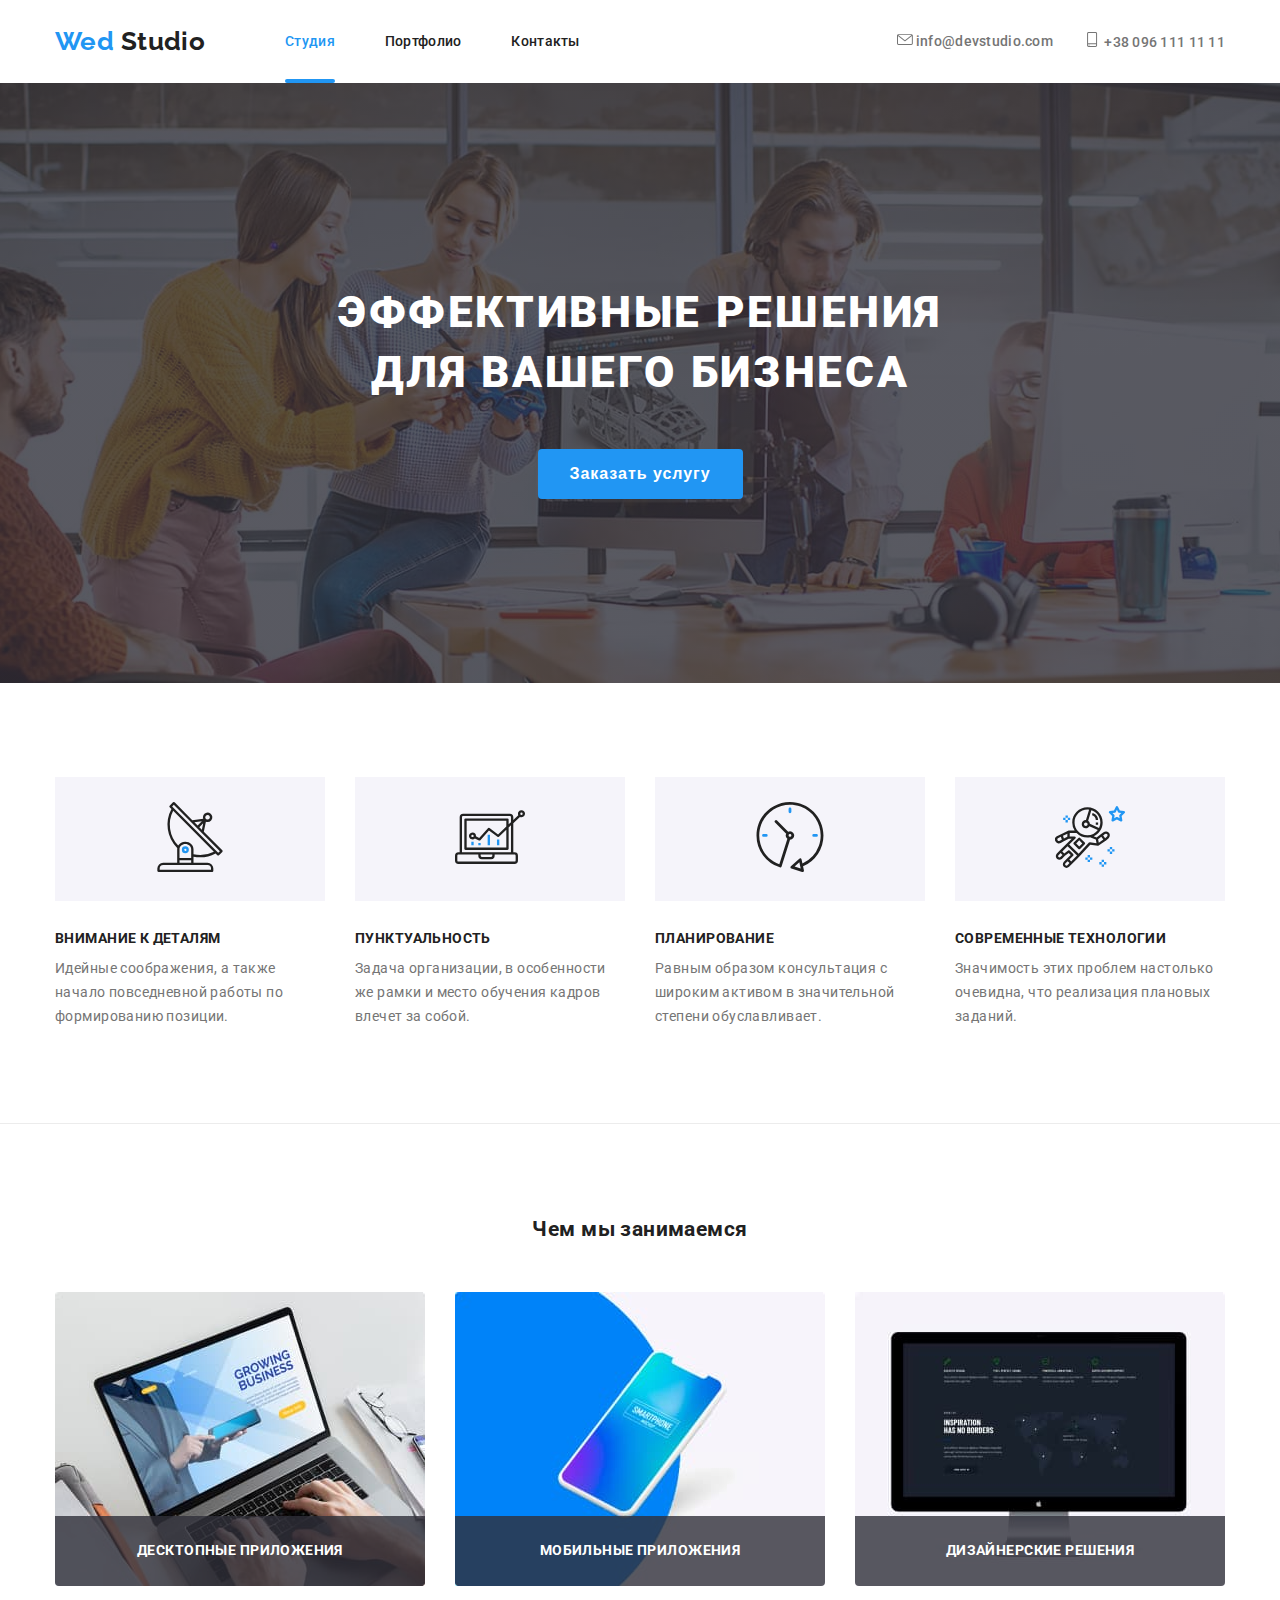
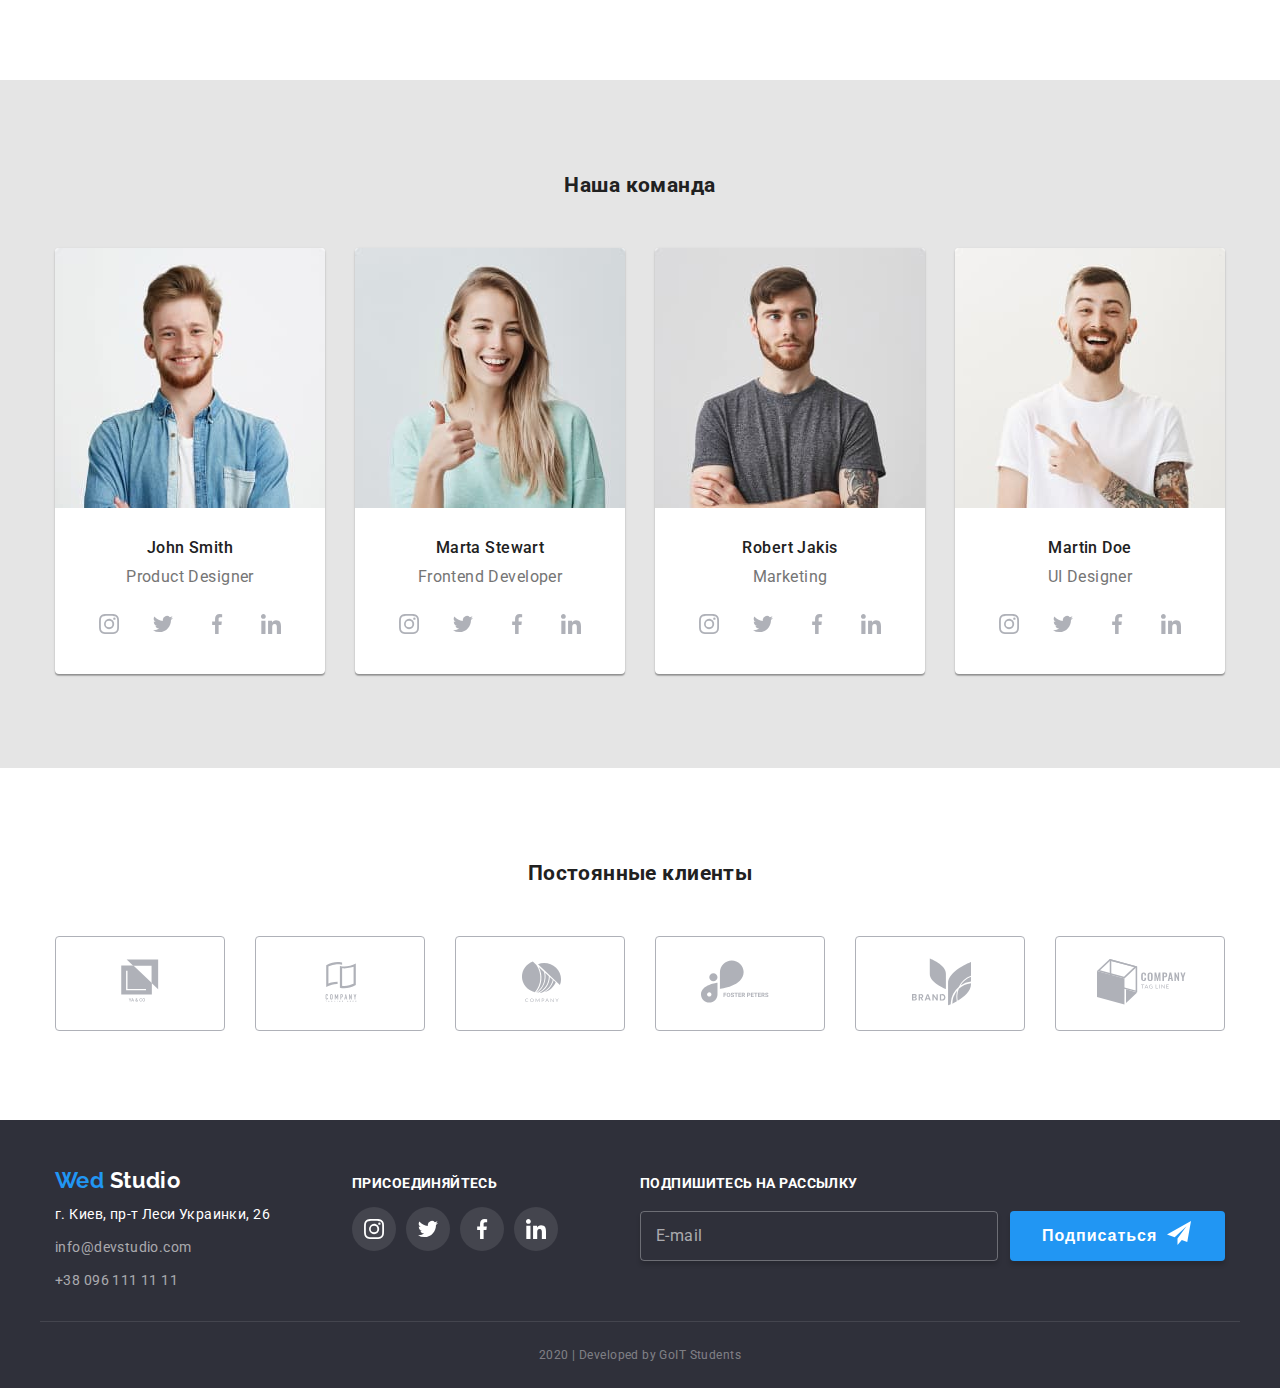
==== index.html @ 5f51e0e6 "1" ====
<!DOCTYPE html>
<html lang="ru">
  <head>
    <meta charset="UTF-8" />
    <meta name="viewport" content="width=device-width, initial-scale=1.0" />
    <title>Document</title>
    <link
      href="https://fonts.googleapis.com/css2?family=Raleway:wght@700&family=Roboto:wght@400;500;700;900&display=swap"
      rel="stylesheet"
    />
    <link rel="stylesheet" href="./css/style.css" />
  </head>
  <body>
    <!--Шапка профиля-->
    <header class="header">
      <div class="container main-header">
        <!--  основная навигация-->
        <nav class="nav main-header">
          <a href="./index.html" class="logo">
            <span class="logo-web">Wed</span>
            Studio
          </a>
          <ul class="list header-ul">
            <li class="item">
              <a href="./index.html" class="link active-link">
                Студия
                <div class="active"></div>
              </a>
            </li>
            <li class="item">
              <a href="./portfolio.html" class="link">Портфолио </a>
            </li>
            <li class="item">
              <a href="#" class="link">Контакты</a>
            </li>
          </ul>
        </nav>
        <ul class="list header-ul contact">
          <li class="item">
            <a href="mailto:info@devstudio.com" class="contact-link flex-link">
              <div class="in-bl">
                <svg class="icon-envelope">
                  <use href="./images/symbol-defs1.svg#icon-envelope"></use>
                </svg>
              </div>
              <span>
                info@devstudio.com
              </span>
            </a>
          </li>
          <li class="item">
            <a href="tel:+380961111111" class="contact-link">
              <div class="in-bl">
                <svg class="icon-smartphone">
                  <use href="./images/symbol-defs1.svg#icon-smartphone"></use>
                </svg>
              </div>
              +38 096 111 11 11
            </a>
          </li>
        </ul>
      </div>
    </header>
    <!-- неповторяющийся контент-->
    <main>
      <!-- Hero -->
      <section class="hero">
        <div class="container center">
          <h1 class="hero-title">
            эффективные решения <br />
            для вашего бизнеса
          </h1>
          <button class="button primary" data-open-modal>
            Заказать услугу
          </button>
          <div class="backdrop is-hidden" data-backdrop>
            <div class="modal">
              <b class="modal-title">
                Оставьте свои данные, мы вам перезвоним
              </b>
              <form class="form js-speaker-form">
                <label class="field name">
                  <svg class="icon-person form-icon">
                    <use href="./images/symbol-defs1.svg#icon-person"></use>
                  </svg>
                  <input
                    class="form-input"
                    type="text"
                    name="name"
                    placeholder=" "
                  />
                  <span class="form-label">Имя</span>
                </label>
                <label class="field">
                  <svg class="icon-phone form-icon">
                    <use href="./images/symbol-defs1.svg#icon-phone"></use>
                  </svg>
                  <input
                    class="form-input"
                    type="tel"
                    name="telephone"
                    placeholder=" "
                  />
                  <span class="form-label">Телефон</span>
                </label>
                <label class="field">
                  <svg class="icon-email form-icon">
                    <use href="./images/symbol-defs1.svg#icon-email"></use>
                  </svg>
                  <input
                    class="form-input"
                    type="email"
                    name="email"
                    placeholder=" "
                  />
                  <span class="form-label">Почта</span>
                </label>
                <label class="field">
                  <textarea
                    class="comment"
                    name="comment"
                    rows="8"
                    placeholder=" "
                  ></textarea>
                  <span class="form-label com">Комментарий</span>
                </label>
                <label class="field checkbox-field">
                  <input class="visualli-hidden checkbox" type="checkbox" />
                  <span class="icn"></span>
                  <span
                    >Соглашаюсь с рассылкой и принимаю
                    <a class="chec" href="">Условия договора</a></span
                  >
                </label>
                <button class="button primary" type="submit">
                  Отправить
                </button>
              </form>
              <svg class="icon-close" data-close-modal>
                <use href="./images/symbol-defs1.svg#icon-close"></use>
              </svg>
            </div>
          </div>
        </div>
      </section>
      <!--преимущества компании-->
      <section class="section">
        <!-- позже нужно будет сделать невидемым -->
        <div class="container">
          <h2 class="section-title visualli-hidden">Особенности</h2>
          <ul class="list flex-featurest">
            <li class="element">
              <div class="in-bl">
                <svg class="icon-antenna">
                  <use
                    x="100"
                    width="70"
                    heidth="70"
                    href="./images/symbol-defs1.svg#icon-antenna"
                  ></use>
                </svg>
              </div>
              <h3 class="section-title features">
                Внимание к деталям
              </h3>
              <p class="text features">
                Идейные соображения, а также начало повседневной работы по
                формированию позиции.
              </p>
            </li>
            <li class="element">
              <div class="in-bl wrt">
                <svg class="icon-diagram">
                  <use
                    x="100"
                    width="70"
                    heidth="70"
                    href="./images/symbol-defs1.svg#icon-diagram"
                  ></use>
                </svg>
              </div>
              <h3 class="section-title features">
                Пунктуальность
              </h3>
              <p class="text features">
                Задача организации, в особенности же рамки и место обучения
                кадров влечет за собой.
              </p>
            </li>
            <li class="element">
              <div class="in-bl">
                <svg class="icon-clock">
                  <use
                    x="100"
                    width="70"
                    heidth="70"
                    href="./images/symbol-defs1.svg#icon-clock"
                  ></use>
                </svg>
              </div>
              <h3 class="section-title features">
                Планирование
              </h3>
              <p class="text features">
                Равным образом консультация с широким активом в значительной
                степени обуславливает.
              </p>
            </li>
            <li class="element">
              <div class="in-bl">
                <svg class="icon-astronaut">
                  <use
                    x="100"
                    width="70"
                    heidth="70"
                    href="./images/symbol-defs1.svg#icon-astronaut"
                  ></use>
                </svg>
              </div>
              <h3 class="section-title features">
                Современные технологии
              </h3>
              <p class="text features">
                Значимость этих проблем настолько очевидна, что реализация
                плановых заданий.
              </p>
            </li>
          </ul>
        </div>
      </section>
      <!--занятость компании-->
      <section class="section employment">
        <div class="container">
          <h2 class="section-title center">Чем мы занимаемся</h2>
          <ul class="employment-list list">
            <li class="element">
              <img
                class="img"
                src="./images/What-are-we-doing/img.jpg"
                width="370"
                alt="ноутбук"
              />
              <p class="link center">
                Десктопные приложения
              </p>
            </li>
            <li class="element">
              <img
                class="img"
                src="./images/What-are-we-doing/box.jpg"
                width="370"
                alt="смартфон"
              />
              <p class="link center">
                Мобильные приложения
              </p>
            </li>
            <li class="element">
              <img
                class="img"
                src="./images/What-are-we-doing/img(1).jpg"
                width="370"
                alt="apple mac"
              />
              <p class="link center">
                Дизайнерские решения
              </p>
            </li>
          </ul>
        </div>
      </section>
      <!--специалисты компании-->
      <section class="section company-specialists">
        <div class="container">
          <h2 class="section-title center">
            Наша команда
          </h2>
          <ul class="list specialists">
            <li class="element">
              <img
                class="img"
                src="./images/Team/specialists/img.jpg"
                width="270"
                alt="photo of John Smith"
              />
              <div class="center">
                <h3 class="section-title specialist">
                  John Smith
                </h3>
                <p class="specialist name">
                  Product Designer
                </p>
                <!--соц.сети -->
                <ul class="list social-networks">
                  <li class="element">
                    <a
                      href="#"
                      aria-label="instagram"
                      class="link icon-instagram"
                    >
                      <svg class="icon-instagram">
                        <use
                          href="./images/symbol-defs1.svg#icon-instagram"
                        ></use>
                      </svg>
                    </a>
                  </li>
                  <li class="element">
                    <a href="#" aria-label="twitter" class="link icon-twitter">
                      <svg class="icon-twitter">
                        <use
                          href="./images/symbol-defs1.svg#icon-twitter"
                        ></use>
                      </svg>
                    </a>
                  </li>
                  <li class="element">
                    <a
                      href="#"
                      aria-label="facebook"
                      class="link icon-facebook"
                    >
                      <svg class="icon-facebook">
                        <use
                          href="./images/symbol-defs1.svg#icon-facebook"
                        ></use>
                      </svg>
                    </a>
                  </li>
                  <li class="element">
                    <a
                      href="#"
                      aria-label="linkedin"
                      class="link icon-linkedin"
                    >
                      <svg class="icon-linkedin">
                        <use
                          href="./images/symbol-defs1.svg#icon-linkedin"
                        ></use>
                      </svg>
                    </a>
                  </li>
                </ul>
              </div>
            </li>
            <li class="element">
              <img
                class="img"
                src="./images/Team/specialists/img(1).jpg"
                width="270"
                alt="photo of Marta Stewart"
              />
              <div class="center">
                <h3 class="section-title specialist">
                  Marta Stewart
                </h3>
                <p class="specialist name">
                  Frontend Developer
                </p>
                <!--соц.сети -->
                <ul class="list social-networks">
                  <li class="element">
                    <a
                      href="#"
                      aria-label="instagram"
                      class="link icon-instagram"
                    >
                      <svg class="icon-instagram">
                        <use
                          href="./images/symbol-defs1.svg#icon-instagram"
                        ></use>
                      </svg>
                    </a>
                  </li>
                  <li class="element">
                    <a href="#" aria-label="twitter" class="link icon-twitter">
                      <svg class="icon-twitter">
                        <use
                          href="./images/symbol-defs1.svg#icon-twitter"
                        ></use>
                      </svg>
                    </a>
                  </li>
                  <li class="element">
                    <a
                      href="#"
                      aria-label="facebook"
                      class="link icon-facebook"
                    >
                      <svg class="icon-facebook">
                        <use
                          href="./images/symbol-defs1.svg#icon-facebook"
                        ></use>
                      </svg>
                    </a>
                  </li>
                  <li class="element">
                    <a
                      href="#"
                      aria-label="linkedin"
                      class="link icon-linkedin"
                    >
                      <svg class="icon-linkedin">
                        <use
                          href="./images/symbol-defs1.svg#icon-linkedin"
                        ></use>
                      </svg>
                    </a>
                  </li>
                </ul>
              </div>
            </li>
            <li class="element">
              <img
                class="img"
                src="./images/Team/specialists/img(2).jpg"
                width="270"
                alt="photo of Robert Jakis"
              />
              <div class="center">
                <h3 class="section-title specialist">
                  Robert Jakis
                </h3>
                <p class="specialist name">
                  Marketing
                </p>
                <!--соц.сети -->
                <ul class="list social-networks">
                  <li class="element">
                    <a
                      href="#"
                      aria-label="instagram"
                      class="link icon-instagram"
                    >
                      <svg class="icon-instagram">
                        <use
                          href="./images/symbol-defs1.svg#icon-instagram"
                        ></use>
                      </svg>
                    </a>
                  </li>
                  <li class="element">
                    <a href="#" aria-label="twitter" class="link icon-twitter">
                      <svg class="icon-twitter">
                        <use
                          href="./images/symbol-defs1.svg#icon-twitter"
                        ></use>
                      </svg>
                    </a>
                  </li>
                  <li class="element">
                    <a
                      href="#"
                      aria-label="facebook"
                      class="link icon-facebook"
                    >
                      <svg class="icon-facebook">
                        <use
                          href="./images/symbol-defs1.svg#icon-facebook"
                        ></use>
                      </svg>
                    </a>
                  </li>
                  <li class="element">
                    <a
                      href="#"
                      aria-label="linkedin"
                      class="link icon-linkedin"
                    >
                      <svg class="icon-linkedin">
                        <use
                          href="./images/symbol-defs1.svg#icon-linkedin"
                        ></use>
                      </svg>
                    </a>
                  </li>
                </ul>
              </div>
            </li>
            <li class="element">
              <img
                class="img"
                src="./images/Team/specialists/img(3).jpg"
                width="270"
                alt="photo of Martin Doe"
              />
              <div class="center">
                <h3 class="section-title specialist">
                  Martin Doe
                </h3>
                <p class="specialist name">
                  UI Designer
                </p>
                <!--соц.сети -->
                <ul class="list social-networks">
                  <li class="element">
                    <a
                      href="#"
                      aria-label="instagram"
                      class="link icon-instagram"
                    >
                      <svg class="icon-instagram">
                        <use
                          href="./images/symbol-defs1.svg#icon-instagram"
                        ></use>
                      </svg>
                    </a>
                  </li>
                  <li class="element">
                    <a href="#" aria-label="twitter" class="link icon-twitter">
                      <svg class="icon-twitter">
                        <use
                          href="./images/symbol-defs1.svg#icon-twitter"
                        ></use>
                      </svg>
                    </a>
                  </li>
                  <li class="element">
                    <a
                      href="#"
                      aria-label="facebook"
                      class="link icon-facebook"
                    >
                      <svg class="icon-facebook">
                        <use
                          href="./images/symbol-defs1.svg#icon-facebook"
                        ></use>
                      </svg>
                    </a>
                  </li>
                  <li class="element">
                    <a
                      href="#"
                      aria-label="linkedin"
                      class="link icon-linkedin"
                    >
                      <svg class="icon-linkedin">
                        <use
                          href="./images/symbol-defs1.svg#icon-linkedin"
                        ></use>
                      </svg>
                    </a>
                  </li>
                </ul>
              </div>
            </li>
          </ul>
        </div>
      </section>
      <!--Постоянные клиенты-->
      <section class="section">
        <div class="container">
          <h2 class="section-title center">
            Постоянные клиенты
          </h2>
          <!-- логотипы компаний -->
          <ul class="list customers">
            <li class="element">
              <a href="#" class="customers-link link" aria-label="YA & CO">
                <svg class="icon-logo-1 icon">
                  <use
                    width="45"
                    heidth="50"
                    x="63"
                    href="./images/symbol-defs1.svg#icon-logo-1"
                  ></use>
                </svg>
              </a>
            </li>
            <li class="element">
              <a
                href="#"
                class="customers-link"
                aria-label="company tagline here"
              >
                <svg class="icon-logo-2 icon">
                  <use
                    width="40"
                    heidth="52"
                    x="65"
                    href="./images/symbol-defs1.svg#icon-logo-2"
                  ></use>
                </svg>
              </a>
            </li>
            <li class="element">
              <a href="#" class="customers-link" aria-label="company">
                <svg class="icon-logo-3 icon">
                  <use
                    width="41"
                    heidth="43"
                    x="65"
                    href="./images/symbol-defs1.svg#icon-logo-3"
                  ></use>
                </svg>
              </a>
            </li>
            <li class="element">
              <a href="#" class="customers-link" aria-label="FOSTER PETERS">
                <svg class="icon-logo-4 icon">
                  <use
                    width="80"
                    heidth="42"
                    x="45"
                    href="./images/symbol-defs1.svg#icon-logo-4"
                  ></use>
                </svg>
              </a>
            </li>
            <li class="element">
              <a href="#" class="customers-link" aria-label="brand">
                <svg class="icon-logo-5 icon">
                  <use
                    width="59"
                    heidth="47"
                    x="56"
                    href="./images/symbol-defs1.svg#icon-logo-5"
                  ></use>
                </svg>
              </a>
            </li>
            <li class="element">
              <a href="#" class="customers-link" aria-label="company tag line">
                <svg class="icon-logo-6 icon">
                  <use
                    width="89"
                    heidth="46"
                    x="41"
                    href="./images/symbol-defs1.svg#icon-logo-6"
                  ></use>
                </svg>
              </a>
            </li>
          </ul>
        </div>
      </section>
    </main>
    <!--подвал-->
    <footer class="footer">
      <div class="container footer-container">
        <div>
          <a href="./index.html" class="logo-footer">
            <span class="logo-web">Wed</span>
            Studio
          </a>
          <!-- адресс -->
          <address class="address">
            <p>
              г. Киев, пр-т Леси Украинки, 26
            </p>
            <a href="mailto:info@devstudio.com" class="address-link">
              info@devstudio.com
            </a>
            <a href="tel:+380961111111" class="address-link"
              >+38 096 111 11 11</a
            >
          </address>
        </div>
        <div>
          <b class="b"> присоединяйтесь </b>
          <!-- соц.сети -->
          <ul class="list footer__social-networks">
            <li class="element">
              <a href="#" aria-label="instagram" class="link icon-instagram">
                <svg class="icon-instagram">
                  <use href="./images/symbol-defs1.svg#icon-instagram"></use>
                </svg>
              </a>
            </li>
            <li class="element">
              <a href="#" aria-label="twitter" class="link icon-twitter">
                <svg class="icon-twitter">
                  <use href="./images/symbol-defs1.svg#icon-twitter"></use>
                </svg>
              </a>
            </li>
            <li class="element">
              <a href="#" aria-label="facebook" class="link icon-facebook">
                <svg class="icon-facebook">
                  <use href="./images/symbol-defs1.svg#icon-facebook"></use>
                </svg>
              </a>
            </li>
            <li class="element">
              <a href="#" aria-label="linkedin" class="link icon-linkedin">
                <svg class="icon-linkedin">
                  <use href="./images/symbol-defs1.svg#icon-linkedin"></use>
                </svg>
              </a>
            </li>
          </ul>
        </div>
        <div>
          <b class="b">
            Подпишитесь на рассылку
          </b>
          <div class="flex">
            <label class="field">
              <input class="footer-mail" type="email" placeholder=" " />
              <span class="footer-place">
                E-mail
              </span>
            </label>
            <button class="button primary">
              <span>
                Подписаться
              </span>
              <svg class="icon-send">
                <use href="./images/symbol-defs1.svg#icon-send"></use>
              </svg>
            </button>
          </div>
        </div>
      </div>
      <p class="copyright container">2020 | Developed by GoIT Students</p>
    </footer>

    <script>
      const refs = {
        openModalBtn: document.querySelector("[data-open-modal]"),
        closeModalBtn: document.querySelector("[data-close-modal]"),
        backdrop: document.querySelector("[data-backdrop]"),
      };

      refs.openModalBtn.addEventListener("click", toggleModal);
      refs.closeModalBtn.addEventListener("click", toggleModal);

      function toggleModal() {
        refs.backdrop.classList.toggle("is-hidden");
      }
    </script>
    <script>
      (() => {
        document
          .querySelector(".js-speaker-form")
          .addEventListener("submit", (e) => {
            e.preventDefault();

            new FormData(e.currentTarget).forEach((value, name) =>
              console.log(`${name}: ${value}`)
            );

            e.currentTarget.reset();
          });
      })();
    </script>
  </body>
</html>
---- css/style.css ----
html {
  box-sizing: border-box;
}

*,
*::before,
*::after {
  box-sizing: inherit;
}
/* 
*,
*::before,
*::after {
  transition: 250ms cubic-bezier(0.4, 0, 0.2, 1);
} */

:root {
  --primary-text-color: #757575;
  --secondary-text-color: #212121;
  --white-color-text: #ffffff;
  --text-hover-color: #2196f3;
  --background-color: #e5e5e5;
  --secondary-background-color: #f5f4fa;
  --address-text-color: rgba(255, 255, 255, 0.6);
}

/* общие */

body {
  background-color: var(--white-color-text);
  color: var(--primary-text-color);
  font-family: Roboto, sans-serif;
  font-style: normal;
  font-size: 14px;
  line-height: 1.14;
  letter-spacing: 0.03em;
  margin: 0px;
}

a {
  text-decoration: none;
}

h1,
h2,
h3,
h4,
h5,
h6,
p {
  margin-top: 0px;
  margin-bottom: 0px;
}

img {
  display: block;
  max-width: 100%;
  height: auto;
}

.visualli-hidden {
  position: absolute;
  width: 1px;
  height: 1px;
  margin: -1px;
  padding: 0px;
  border: 0px;
  clip: rect(0 0 0 0);
  overflow: hidden;
}

.list {
  list-style: none;
  margin-top: 0px;
  margin-bottom: 0px;
  padding-left: 0px;
}

.container {
  width: 1200px;
  padding-left: 15px;
  padding-right: 15px;

  margin-left: auto;
  margin-right: auto;
}

.center {
  text-align: center;
}

.section > .section-title {
  color: var(--secondary-text-color);
  font-weight: 700;
  font-size: 36px;
  line-height: 1.17;
  text-align: center;
}
.section-title {
  color: var(--secondary-text-color);
}
.employment-list,
.specialists {
  margin-top: 50px;
}

.in-bl {
  display: inline-block;
}

/* кнопка */
.button {
  display: inline-block;

  background-color: var(--background-color);
  color: var(--primary-text-color);
}
.section {
  padding-top: 94px;
  padding-bottom: 94px;
}

/* шапка */

.header {
  background-color: var(--white-color-text);
}

.main-header {
  display: flex;
  align-items: center;
}

.header-ul {
  display: flex;
}

.header-ul .item:not(:last-child) {
  margin-right: 50px;
}

.contact {
  margin-left: auto;
  align-items: center;
}

.contact .item:not(:last-child) {
  margin-right: 30px;
}

.header-ul .link,
.header-ul .contact-link {
  display: block;
  padding-top: 32px;
  padding-bottom: 32px;

  transition: 250ms cubic-bezier(0.4, 0, 0.2, 1);
}

.nav .link {
  color: var(--secondary-text-color);
  font-weight: 500;
  letter-spacing: 0.02em;

  transition: 250ms cubic-bezier(0.4, 0, 0.2, 1);
}

.link.active-link,
.nav .link:hover,
.nav .link:focus,
.contact-link:focus,
.contact-link:hover {
  color: var(--text-hover-color);

  transition: 250ms cubic-bezier(0.4, 0, 0.2, 1);
}

.active,
.header-ul .link::after {
  position: absolute;
  bottom: -2px;

  width: 100%;
  height: 4px;
  border-radius: 2px;

  background-color: var(--text-hover-color);
}

.header-ul .link {
  position: relative;
}

.header-ul .link::after {
  content: "";
  display: block;

  opacity: 0;
  transform: scaleX(0);

  transition: 250ms cubic-bezier(0.4, 0, 0.2, 1);
}

.header-ul .link:hover::after {
  opacity: 1;
  transform: scaleX(1);

  transition: 250ms cubic-bezier(0.4, 0, 0.2, 1);
}

.logo {
  display: inline-block;
  margin-right: 80px;

  color: var(--secondary-text-color);
  font-family: Raleway, sans-serif;
  font-weight: 700;
  font-size: 26px;
  line-height: 1.19;
}
.logo-web {
  color: var(--text-hover-color);
  font-family: Raleway, sans-serif;
}
.contact-link {
  color: var(--primary-text-color);

  font-weight: 500;
  letter-spacing: 0.02em;
}

.flex-link {
  display: flex;
}

.icon-envelope {
  width: 16px;
  height: 11.2px;
  fill: currentColor;
}

.icon-smartphone {
  width: 18px;
  height: 15px;
  fill: currentColor;
}

/* подвал */

.logo-footer {
  color: var(--white-color-text);
  font-family: Raleway, sans-serif;
  font-weight: 700;
  font-size: 22px;
  line-height: 1.18;
}
.address {
  display: flex;
  flex-direction: column;

  color: var(--white-color-text);
  font-weight: 400;
  font-size: 14px;
  font-style: normal;
  line-height: 1.71;

  margin-top: 10px;
}
.address-link {
  color: var(--address-text-color);

  margin-top: 9px;
}

.copyright {
  display: block;
  padding-top: 21px;
  padding-bottom: 21px;
  border-top: 1px solid rgba(255, 255, 255, 0.1);

  color: rgba(255, 255, 255, 0.4);
  font-weight: 400;
  font-size: 12px;
  line-height: 2;
  text-align: center;
}

.b {
  display: block;
  color: var(--white-color-text);
  font-weight: 700;
  text-transform: uppercase;
}

.footer__social-networks {
  margin-top: 21px;
}

.footer__social-networks .element {
  margin-right: 10px;
}

.footer__social-networks .element:nth-last-child(1) {
  margin-right: 0px;
}

.footer__social-networks .link {
  display: inline-flex;
  width: 44px;
  height: 44px;

  background: rgba(255, 255, 255, 0.1);
  border-radius: 50%;
  background-repeat: no-repeat;
  background-position: center;
  background-size: 20px;
  fill: var(--white-color-text);

  transition: 250ms cubic-bezier(0.4, 0, 0.2, 1);
}

.footer__social-networks .link:hover,
.footer__social-networks .link:focus {
  background-color: var(--text-hover-color);

  transition: 250ms cubic-bezier(0.4, 0, 0.2, 1);
}

#icon-instagram,
#icon-twitter,
#icon-facebook,
#icon-linkedin,
#icon-logo-1 {
  fill: currentColor;
}

.footer-container {
  display: flex;
  align-items: baseline;
  justify-content: space-between;
  padding-bottom: 28px;
}

.footer {
  background-color: #2f303a;
  padding-top: 48px;
}

.footer-mail {
  width: 358px;
  height: 50px;
  padding-left: 16px;
  opacity: 1;

  border: 1px solid rgba(255, 255, 255, 0.3);
  box-sizing: border-box;
  box-shadow: 0px 4px 4px rgba(0, 0, 0, 0.15);
  border-radius: 4px;
  color: rgba(255, 255, 255, 0.6);

  background-color: transparent;
}

.footer .field {
  margin-top: 20px;
}

.footer-place {
  position: absolute;
  left: 16px;
  top: 50%;
  transform: translateY(-50%);
  opacity: 1;

  font-weight: normal;
  font-size: 16px;
  line-height: 1.3;
  letter-spacing: 0.03em;

  color: rgba(255, 255, 255, 0.6);
}

.flex {
  display: flex;
}

.footer .button.primary {
  display: flex;
  width: 215px;
  box-shadow: 0px 4px 4px rgba(0, 0, 0, 0.15);

  margin-top: 20px;
  margin-left: 12px;
}

.icon-send {
  display: inline-block;
  margin-left: 10px;
  width: 24px;
  height: 24px;
}

.field:focus-within > .footer-place,
.footer-mail:not(:placeholder-shown) + .footer-place {
  opacity: 0;
  transition: 250ms cubic-bezier(0.4, 0, 0.2, 1);

  font-size: 12px;
  line-height: 1.17;
  color: var(--text-hover-color);
}

/* main index */

/* герой */

.hero {
  background-color: rgba(47, 48, 58, 0.8);
  background-image: linear-gradient(
      rgba(47, 48, 58, 0.8),
      rgba(47, 48, 58, 0.8)
    ),
    url(../images/Header-img.jpg);
  height: 600px;
  max-width: 1600px;
  margin-left: auto;
  margin-right: auto;
  background-repeat: no-repeat;
  background-position: center;
  background-size: cover;
}

.hero .container {
  padding-top: 200px;
  padding-bottom: 200px;
}

.hero-title {
  color: var(--white-color-text);
  font-weight: 900;
  font-size: 44px;
  line-height: 1.36;
  text-align: center;
  letter-spacing: 0.06em;
  text-transform: uppercase;
}

.hero .button {
  margin-top: 46px;
}

.button.primary {
  background-color: var(--text-hover-color);
  color: var(--white-color-text);
  font-weight: 700;
  font-size: 16px;
  line-height: 1.87;
  letter-spacing: 0.06em;

  padding: 10px 32px;
  border: 0px;
  border-radius: 4px;
  width: 205px;
  height: 50px;
}

/* модалка */

.backdrop.is-hidden {
  opacity: 0;
  pointer-events: none;

  transition: 250ms cubic-bezier(0.4, 0, 0.2, 1);
}

.backdrop {
  position: fixed;
  width: 100%;
  height: 100%;
  top: 0px;
  left: 0px;

  background: rgba(0, 0, 0, 0.2);

  opacity: 1;

  z-index: 110;

  transition: 250ms cubic-bezier(0.4, 0, 0.2, 1);
}

.modal {
  position: absolute;
  top: 50%;
  left: 50%;

  min-width: 528px;
  height: 581px;
  padding: 40px;

  transform: translate3d(-50%, -50%, 0);

  background-color: var(--white-color-text);
  text-align: center;

  z-index: 111;
}

.modal-title {
  font-weight: bold;
  font-size: 20px;
  line-height: 1.15;
  letter-spacing: 0.03em;
  color: var(--secondary-text-color);
}

.form .button {
  margin-top: 30px;
}

.modal .icon-close {
  position: absolute;
  top: 8px;
  right: 8px;

  width: 30px;
  height: 30px;
  border-radius: 50%;
  border: 1px solid rgba(0, 0, 0, 0.1);

  z-index: 112;
}

.field {
  position: relative;
  display: flex;
  align-items: center;

  margin-top: 28px;
}

.form-input {
  display: block;
  width: 448px;
  height: 40px;

  padding-left: 42px;

  border: 1px solid rgba(33, 33, 33, 0.2);
  box-sizing: border-box;
  border-radius: 4px;
}

.name {
  margin-top: 30px;
}

.icon-person {
  position: absolute;
  width: 18px;
  height: 18px;
  top: 11px;
  left: 16px;
}

.icon-phone {
  position: absolute;
  width: 18px;
  height: 18px;
  top: 11px;
  left: 16px;
}

.icon-email {
  position: absolute;
  width: 18px;
  height: 18px;
  top: 11px;
  left: 16px;
}

.comment {
  display: block;
  resize: none;
  width: 448px;
  height: 120px;

  padding-left: 16px;
  padding-top: 12px;

  border: 1px solid rgba(33, 33, 33, 0.2);
  box-sizing: border-box;
  border-radius: 4px;
}

.checkbox-field {
  margin-top: 20px;
}

.chec {
  color: var(--text-hover-color);
  text-decoration: underline;
}

.form-label {
  position: absolute;
  top: 12px;
  left: 42px;

  font-weight: normal;
  font-size: 14px;
  line-height: 1.14;
  letter-spacing: 0.01em;

  transition: 250ms cubic-bezier(0.4, 0, 0.2, 1);
}

.field:focus-within > .form-label,
.form-input:not(:placeholder-shown) + .form-label {
  transform: translate(-26px, -32px);
  transition: 250ms cubic-bezier(0.4, 0, 0.2, 1);

  font-size: 12px;
  line-height: 1.17;
  color: var(--text-hover-color);
}

.field:focus-within > .form-icon,
.form-input:not(:placeholder-shown) + .form-icon {
  fill: var(--text-hover-color);

  transition: 250ms cubic-bezier(0.4, 0, 0.2, 1);
}

.com {
  top: 12px;
  left: 16px;
  transition: 250ms cubic-bezier(0.4, 0, 0.2, 1);
}

.field:focus-within > .com,
.comment:not(:placeholder-shown) + .com {
  font-size: 12px;
  line-height: 1.17;
  color: var(--text-hover-color);

  transform: translateY(-32px);
  transition: 250ms cubic-bezier(0.4, 0, 0.2, 1);
}

.icn {
  display: inline-block;
  width: 15px;
  height: 15px;
  margin-right: 5px;

  border: 1.5px solid #2a2a2a;
  border-radius: 1px;

  transition: 250ms cubic-bezier(0.4, 0, 0.2, 1);
}

.checkbox:checked + .icn {
  transform: scale(1.2);
  border-color: transparent;
  background-color: var(--text-hover-color);
  background-image: url(../images/icon-check-1.svg);
  background-size: contain;
  background-origin: border-box;
}

/* преимущества компании */

.flex-featurest {
  display: flex;
}

.flex-featurest .element {
  width: 278px;
  margin-right: 30px;
}

.flex-featurest .in-bl {
  background-color: var(--secondary-background-color);
}

.icon-antenna,
.icon-diagram,
.icon-clock,
.icon-astronaut {
  width: 270px;
  height: 120px;
}

.section-title.features {
  color: var(--secondary-text-color);
  font-weight: 700;
  font-size: 14px;
  line-height: 1.14;
  text-transform: uppercase;

  margin-top: 30px;
}
.text.features {
  font-weight: 400;
  font-size: 14px;
  line-height: 1.71;

  margin-top: 10px;
}
/* занятость */
.employment {
  border-top: 1px solid #ececec;
}

.employment-list {
  display: flex;
}

.employment-list .element {
  position: relative;

  width: 370px;
  margin-right: 30px;
}

.employment-list .element:nth-child(3n) {
  margin-right: 0px;
}

.employment-list .link {
  position: absolute;
  bottom: 0px;

  display: inline-block;
  padding: 27px 0px;
  width: 370px;

  color: var(--white-color-text);
  background: rgba(47, 48, 58, 0.8);
  border-radius: 0px 0px 4px 4px;
  font-weight: bold;
  text-transform: uppercase;
}

/* спецыалисты компании */

.specialists {
  display: flex;
}

.specialists > .element {
  width: 270px;
  margin-right: 30px;
  background-color: var(--white-color-text);
  border-radius: 4px;
  overflow: hidden;
  box-shadow: 0px 2px 1px rgba(0, 0, 0, 0.2), 0px 1px 1px rgba(0, 0, 0, 0.14),
    0px 1px 3px rgba(0, 0, 0, 0.12);
}

.specialists .element:nth-child(4n) {
  margin-right: 0px;
}

.section.company-specialists {
  background-color: var(--background-color);
}

.section-title.specialist {
  color: var(--secondary-text-color);
  font-weight: 500;
}

.specialists .center {
  padding-top: 30px;
  padding-bottom: 24px;
}

.specialist {
  font-size: 16px;
  line-height: 1.19;
}

.specialist.name {
  font-weight: 400;

  margin-top: 10px;
}

.social-networks,
.footer__social-networks {
  display: flex;
  margin-top: 16px;
}

.social-networks {
  padding-left: 32px;
  padding-right: 32px;
}

.social-networks .element {
  margin-right: 10px;
}
.social-networks .element:nth-last-child(-n + 1) {
  margin-right: 0px;
}

.social-networks .link {
  display: inline-block;
  width: 44px;
  height: 44px;
  background-repeat: no-repeat;
  background-position: center;
  border-radius: 50%;
  fill: #afb1b8;

  transition: 250ms cubic-bezier(0.4, 0, 0.2, 1);
}

.social-networks .link:hover,
.social-networks .link:focus {
  fill: var(--white-color-text);
  background-color: var(--text-hover-color);

  transition: 250ms cubic-bezier(0.4, 0, 0.2, 1);
}

.icon-instagram,
.icon-twitter,
.icon-facebook,
.icon-linkedin {
  width: 44px;
  height: 44px;
}

/* клиенты */

.customers {
  display: flex;
  justify-content: center;
  margin-top: 50px;
}

.customers .element {
  margin-right: 30px;
  width: 170px;
  height: 90px;

  transition: 250ms cubic-bezier(0.4, 0, 0.2, 1);
}

.customers-link {
  display: block;
  fill: #afb1b8;
  border: 1px solid #afb1b8;
  border-radius: 4px;

  transition: 250ms cubic-bezier(0.4, 0, 0.2, 1);
}

.icon {
  width: 170px;
  height: 90px;
}

#icon-logo-1,
#icon-logo-2,
#icon-logo-3,
#icon-logo-4,
#icon-logo-5,
#icon-logo-6 {
  fill: currentColor;
}

.customers .customers-link:hover,
.customers-link:focus {
  border-color: var(--text-hover-color);
  fill: var(--text-hover-color);

  transition: 250ms cubic-bezier(0.4, 0, 0.2, 1);
}

.customers .element:nth-child(6n) {
  margin-right: 0px;
}

/* main portfolio */

.portfolio {
  /* background-color: var(--background-color); */
  border-top: 1px solid #ececec;
}

/* кнопка portfolio */

.button.filter {
  color: var(--secondary-text-color);
  background-color: var(--background-color);
  font-weight: 500;
  font-size: 16px;
  line-height: 1.62;

  border: 0px;
  padding: 6px 22px;
  border-radius: 4px;

  transition: 250ms cubic-bezier(0.4, 0, 0.2, 1);
}

.button.filter:focus,
.button.filter:hover {
  background-color: var(--text-hover-color);
  color: var(--white-color-text);

  transition: 250ms cubic-bezier(0.4, 0, 0.2, 1);
}

.filter {
  display: flex;
  justify-content: center;
}

.filter .element {
  margin-right: 8px;
}

.filter .element:nth-last-child(-n + 1) {
  margin-right: 0px;
}

/* список */

.job-title {
  color: var(--secondary-text-color);
  font-weight: 700;
  font-size: 18px;
  line-height: 2;
}

.text-work {
  color: var(--primary-text-color);
  font-weight: 400;
  font-size: 16px;
  line-height: 1.87;

  margin-top: 4px;
}

.hover-text-work {
  position: absolute;
  bottom: 0px;
  transform-origin: bottom center;
  transform: translate3d(0, 100%, 0);

  width: 100%;
  height: 100%;
  padding: 63px 24px;

  color: var(--white-color-text);
  background: rgba(33, 150, 243, 0.9);
  font-weight: 400;
  font-size: 18px;
  line-height: 1.56;
  letter-spacing: 0.03em;

  transition: 250ms cubic-bezier(0.4, 0, 0.2, 1);
}

.card-picture {
  position: relative;
  overflow: hidden;
}

.card:hover .hover-text-work {
  transform: translate3d(0, 0, 0);
  transition-duration: 250ms;
  transition-timing-function: cubic-bezier(0.4, 0, 0.2, 1);

  transition: 250ms cubic-bezier(0.4, 0, 0.2, 1);
}

.work {
  display: flex;
  flex-wrap: wrap;
  margin-top: 50px;
}

.work .element {
  max-width: calc((100%-60px) / 3);
  margin-right: 30px;
  margin-right: 30px;
  margin-top: 30px;

  transition: 250ms cubic-bezier(0.4, 0, 0.2, 1);
}

.work .element:hover,
.work .element:focus {
  box-shadow: 1px 4px 6px rgba(0, 0, 0, 0.16), 0px 4px 4px rgba(0, 0, 0, 0.06),
    0px 1px 1px rgba(0, 0, 0, 0.12);

  transition: 250ms cubic-bezier(0.4, 0, 0.2, 1);
}

.work .element:nth-child(3n) {
  margin-right: 0px;
}

.work .element:nth-child(-n + 3) {
  margin-top: 0px;
}

.card > a {
  display: block;
}

.card {
  border-top-left-radius: 5px;
  border-top-right-radius: 5px;
  overflow: hidden;
}

.card-contens {
  background: #ffffff;
  border-right: 1px solid #eeeeee;
  border-left: 1px solid #eeeeee;
  border-bottom: 1px solid #eeeeee;
  padding-top: 20px;
  padding-bottom: 20px;
  padding-right: 24px;
  padding-left: 24px;
  border-bottom-right-radius: 5px;
  border-bottom-left-radius: 5px;
}
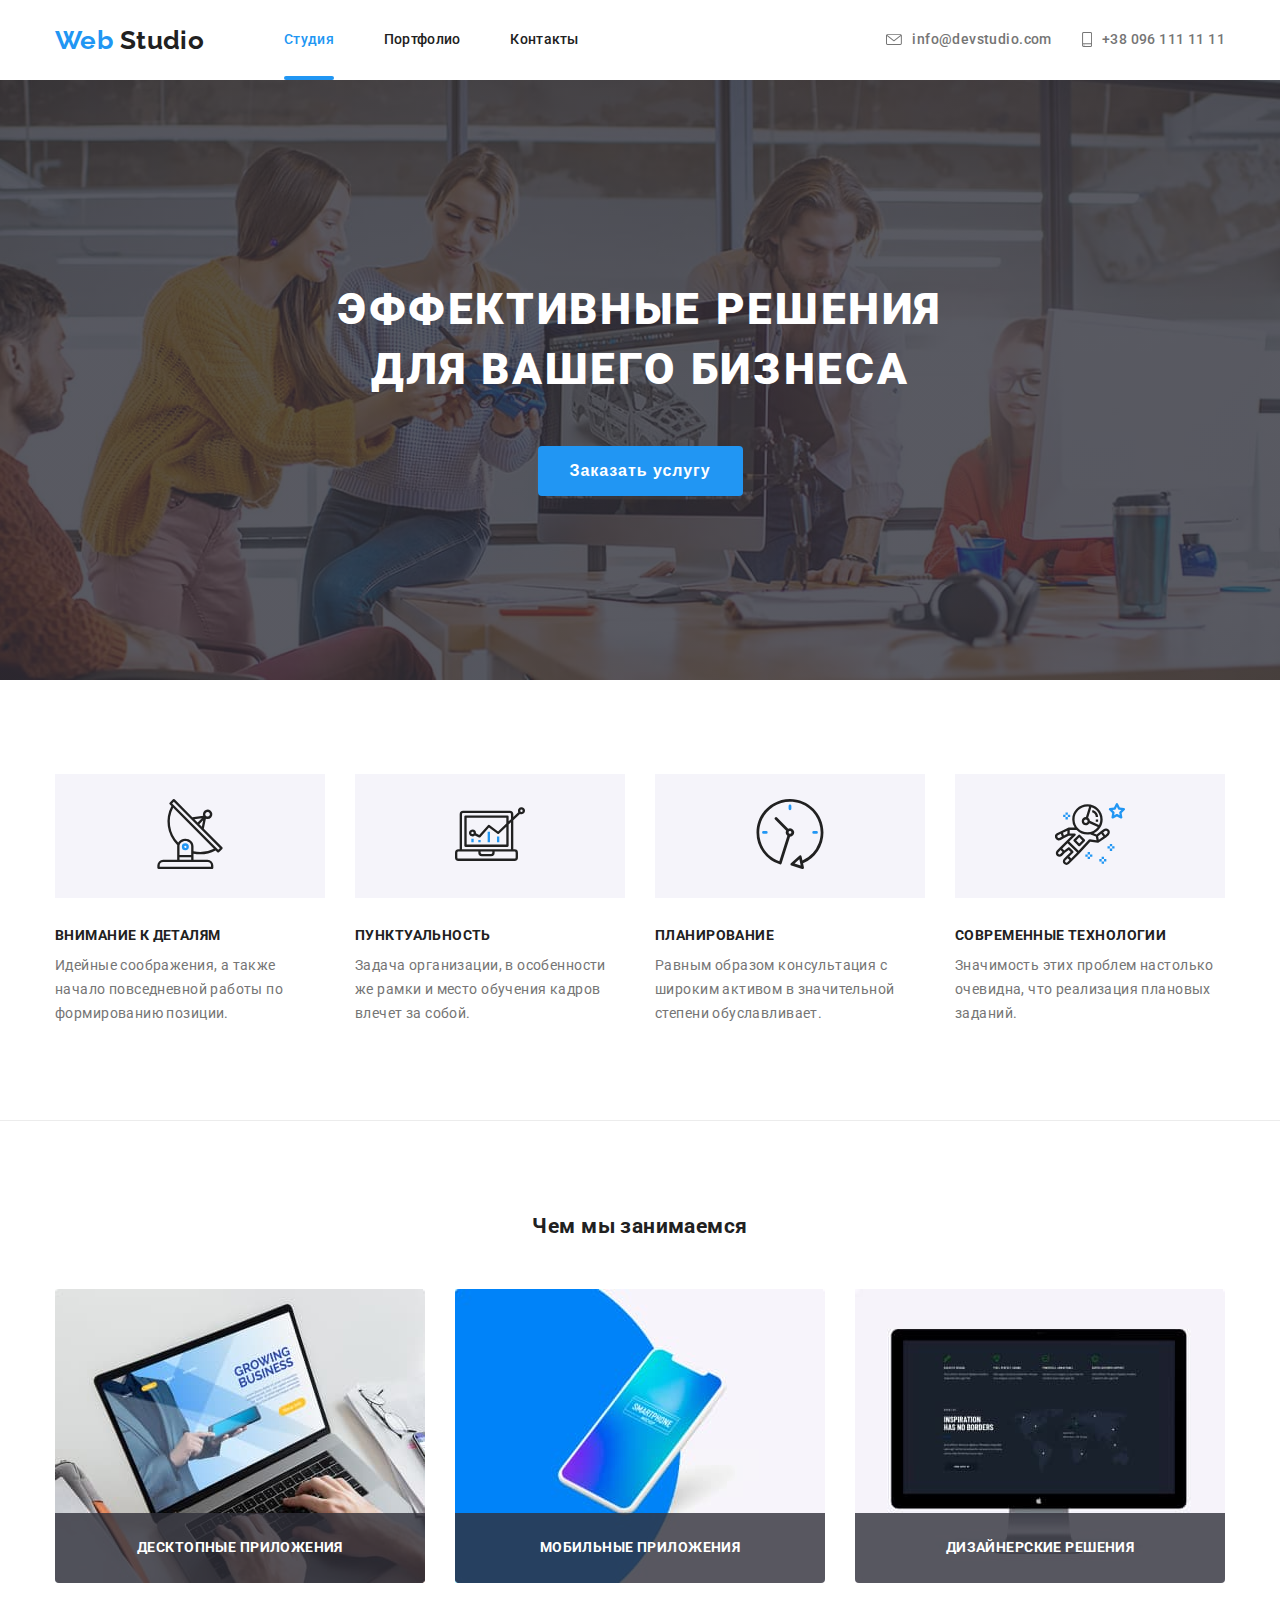
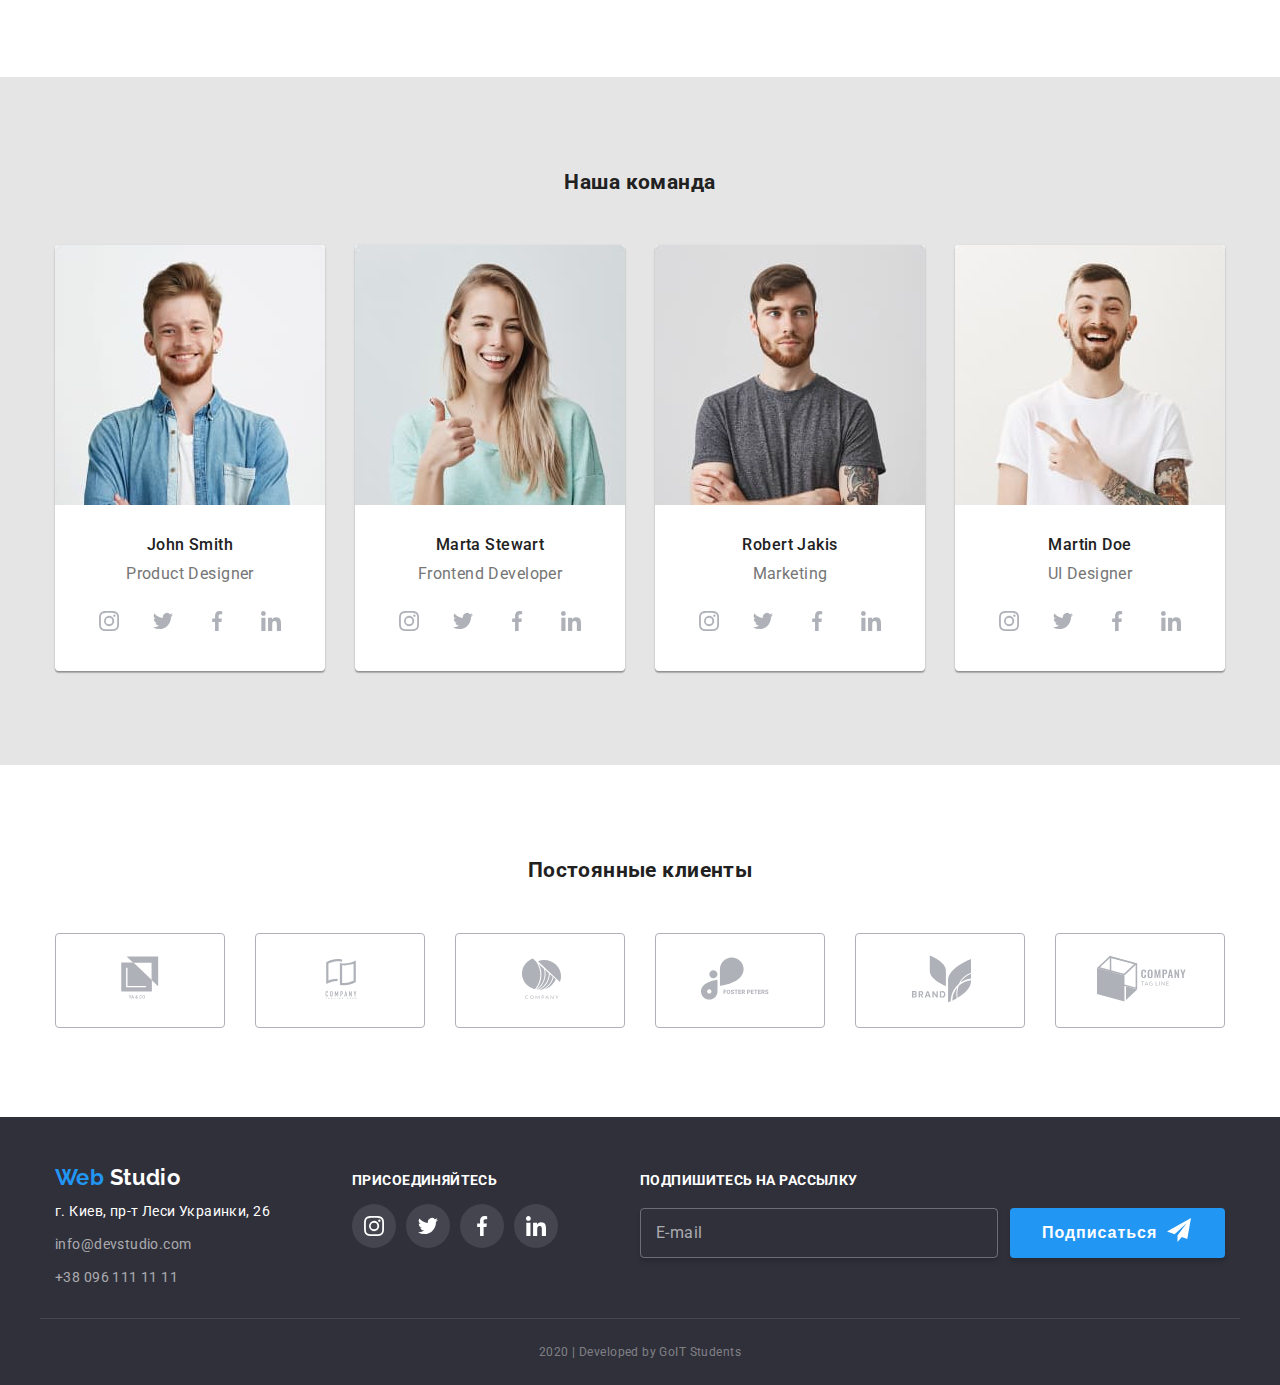
==== commit c2c2021d: "2" ====
--- a/index.html
+++ b/index.html
@@ -17,7 +17,7 @@
         <!--  основная навигация-->
         <nav class="nav main-header">
           <a href="./index.html" class="logo">
-            <span class="logo-web">Wed</span>
+            <span class="logo-web">Web</span>
             Studio
           </a>
           <ul class="list header-ul">
@@ -38,23 +38,17 @@
         <ul class="list header-ul contact">
           <li class="item">
             <a href="mailto:info@devstudio.com" class="contact-link flex-link">
-              <div class="in-bl">
-                <svg class="icon-envelope">
-                  <use href="./images/symbol-defs1.svg#icon-envelope"></use>
-                </svg>
-              </div>
-              <span>
-                info@devstudio.com
-              </span>
+              <svg class="icon-envelope">
+                <use href="./images/symbol-defs1.svg#icon-envelope"></use>
+              </svg>
+              info@devstudio.com
             </a>
           </li>
           <li class="item">
             <a href="tel:+380961111111" class="contact-link">
-              <div class="in-bl">
-                <svg class="icon-smartphone">
-                  <use href="./images/symbol-defs1.svg#icon-smartphone"></use>
-                </svg>
-              </div>
+              <svg class="icon-smartphone">
+                <use href="./images/symbol-defs1.svg#icon-smartphone"></use>
+              </svg>
               +38 096 111 11 11
             </a>
           </li>
@@ -640,7 +634,7 @@
       <div class="container footer-container">
         <div>
           <a href="./index.html" class="logo-footer">
-            <span class="logo-web">Wed</span>
+            <span class="logo-web">Web</span>
             Studio
           </a>
           <!-- адресс -->
--- a/css/style.css
+++ b/css/style.css
@@ -178,7 +178,7 @@
 .active,
 .header-ul .link::after {
   position: absolute;
-  bottom: -2px;
+  bottom: 0px;
 
   width: 100%;
   height: 4px;
@@ -222,11 +222,16 @@
   color: var(--text-hover-color);
   font-family: Raleway, sans-serif;
 }
-.contact-link {
+.header-ul .contact-link {
+  display: inline-flex;
+  align-items: center;
+  font-weight: 500;
+  font-size: 14px;
   color: var(--primary-text-color);
-
-  font-weight: 500;
-  letter-spacing: 0.02em;
+  line-height: 1.14;
+  text-decoration: none;
+  margin-left: auto;
+  transition: color 250ms cubic-bezier(0.4, 0, 0.2, 1);
 }
 
 .flex-link {
@@ -236,12 +241,14 @@
 .icon-envelope {
   width: 16px;
   height: 11.2px;
+  margin-right: 10px;
   fill: currentColor;
 }
 
 .icon-smartphone {
-  width: 18px;
+  width: 10px;
   height: 15px;
+  margin-right: 10px;
   fill: currentColor;
 }
 
@@ -594,6 +601,9 @@
 }
 
 .checkbox-field {
+  display: flex;
+  align-items: center;
+  justify-content: center;
   margin-top: 20px;
 }
 
@@ -652,7 +662,7 @@
   display: inline-block;
   width: 15px;
   height: 15px;
-  margin-right: 5px;
+  margin-right: 7px;
 
   border: 1.5px solid #2a2a2a;
   border-radius: 1px;
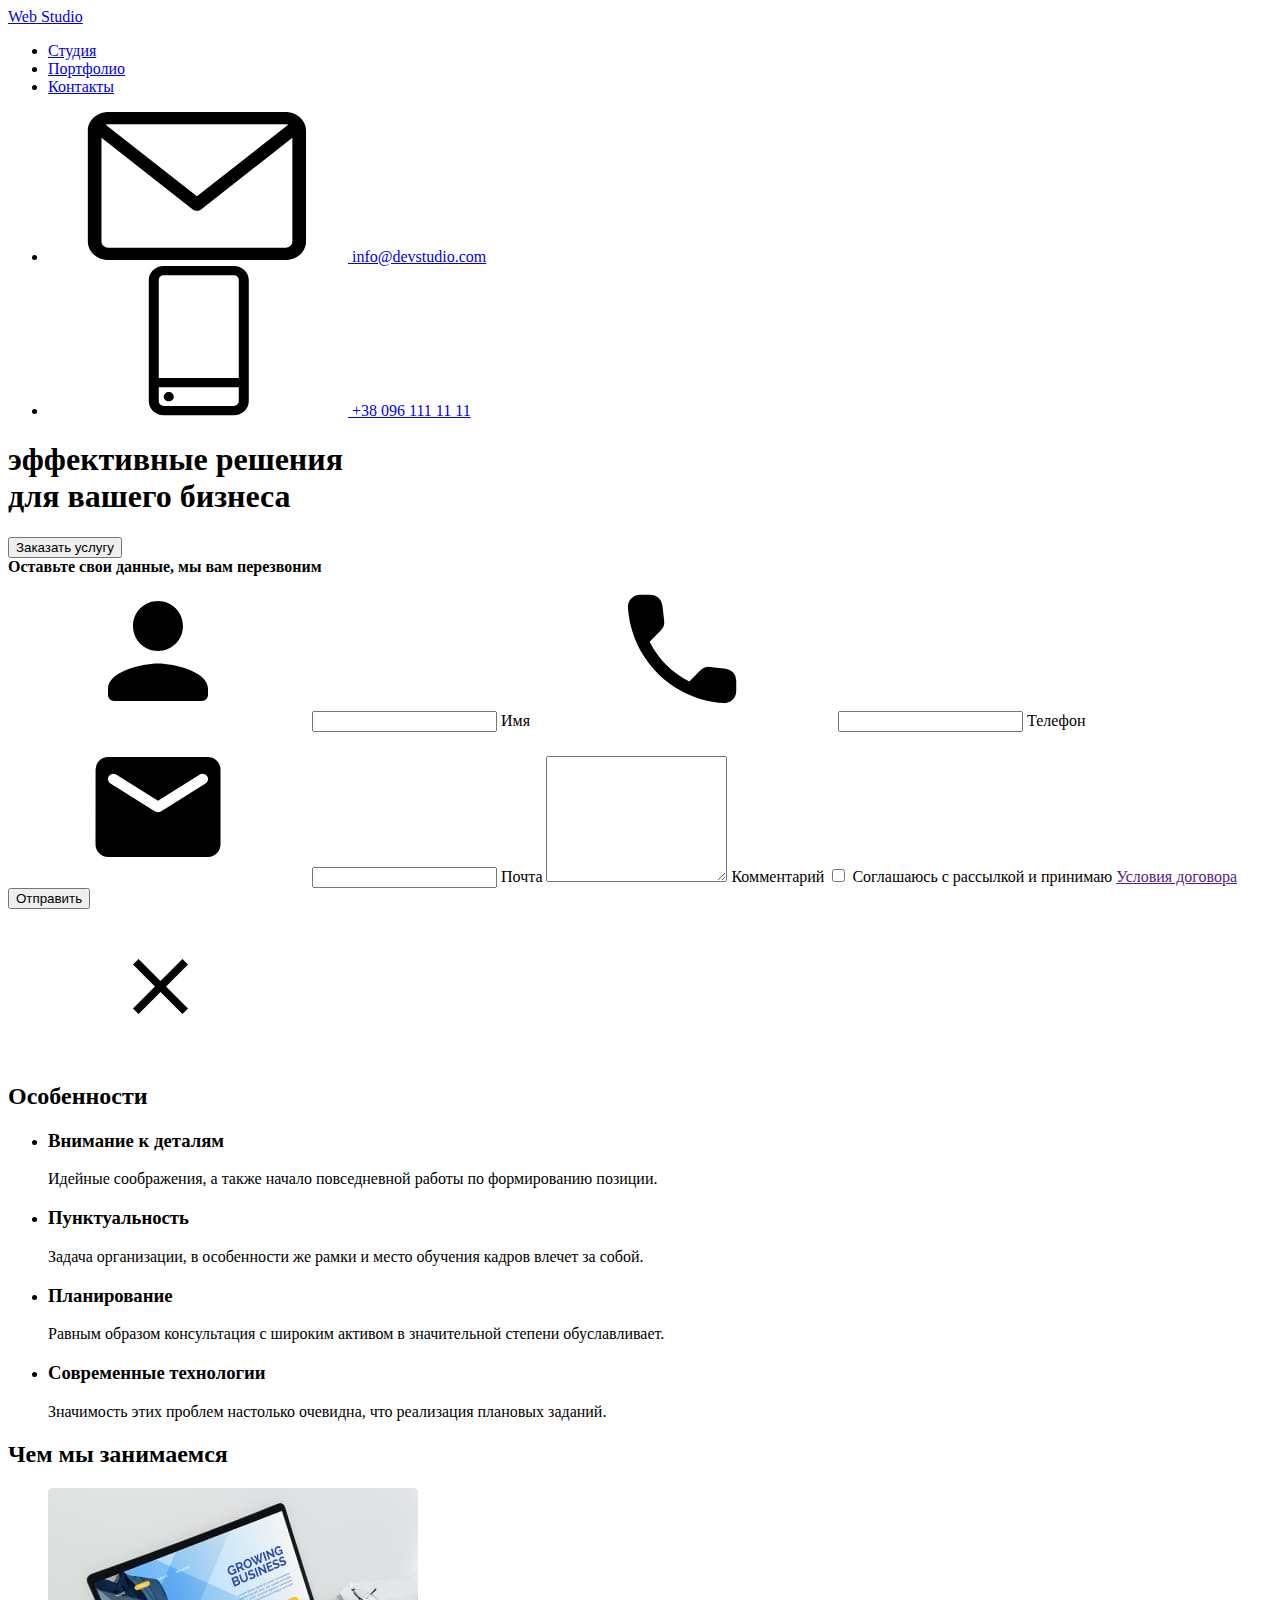
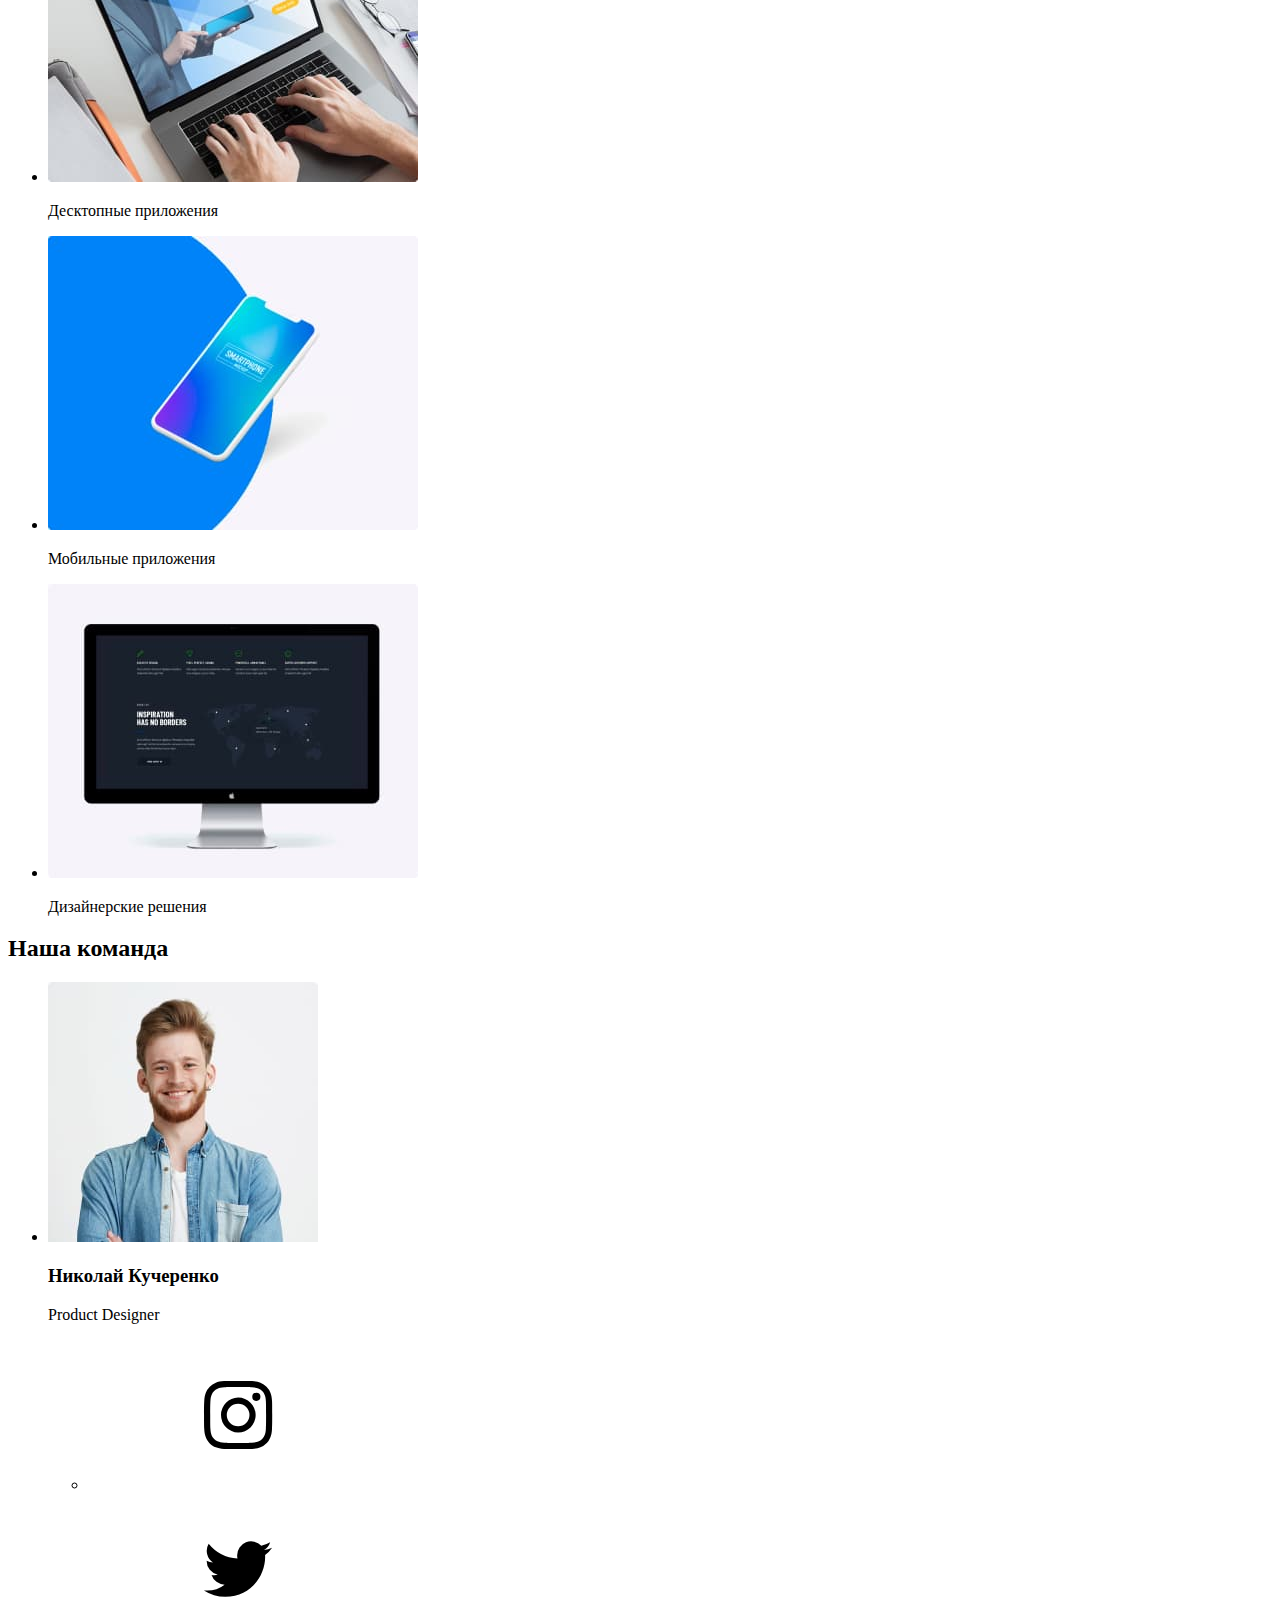
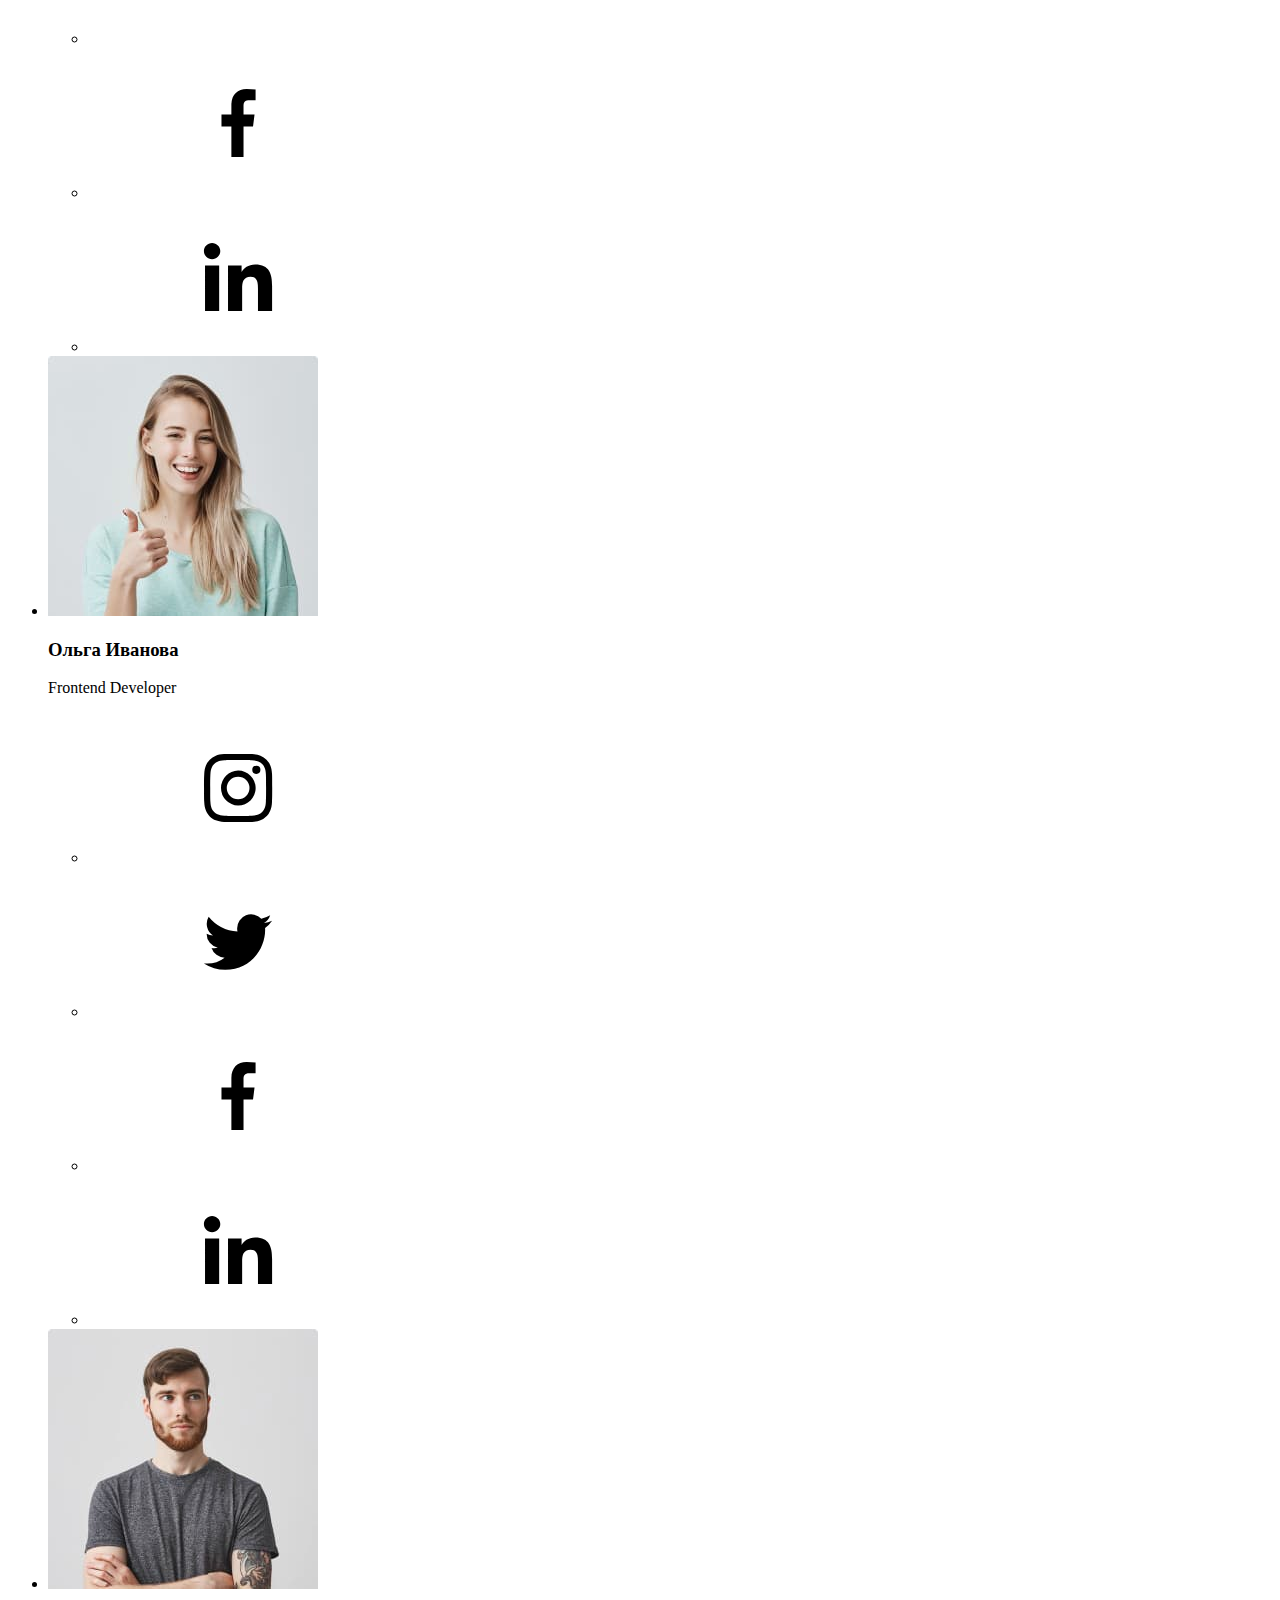
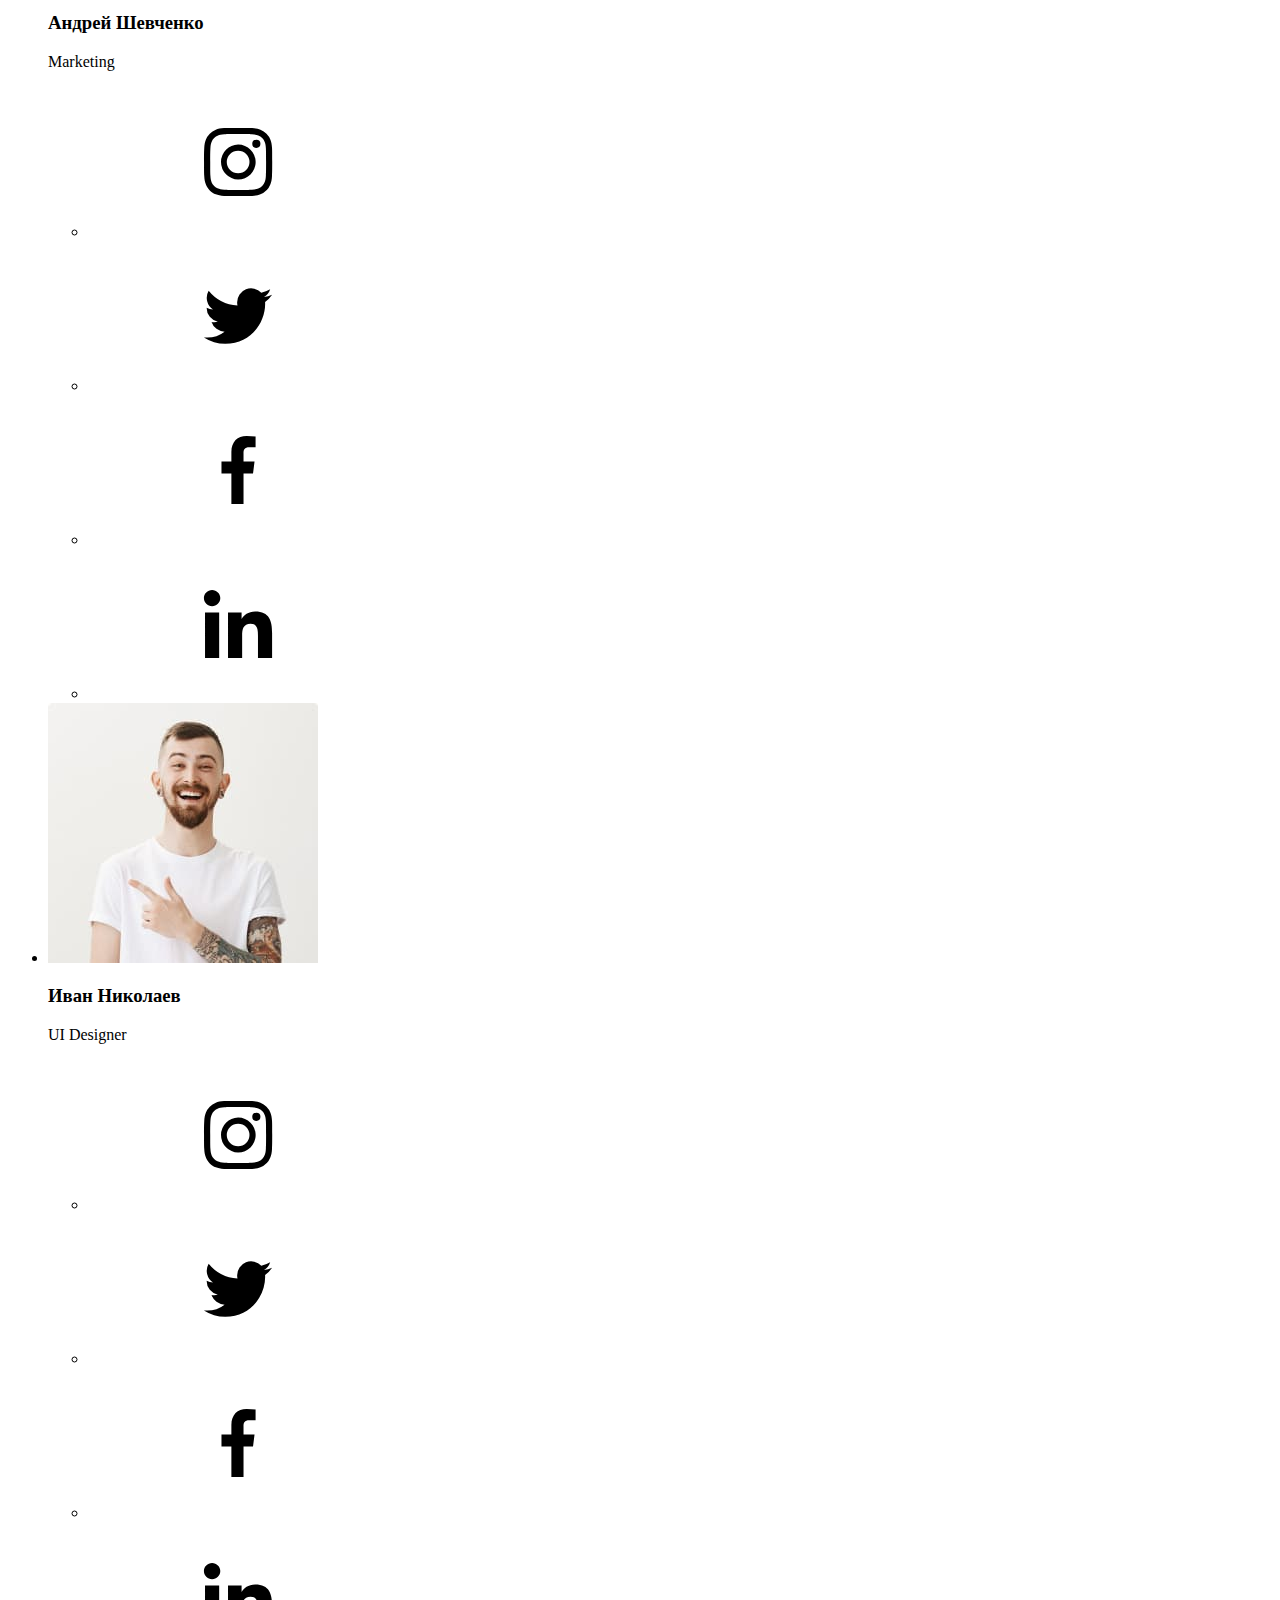
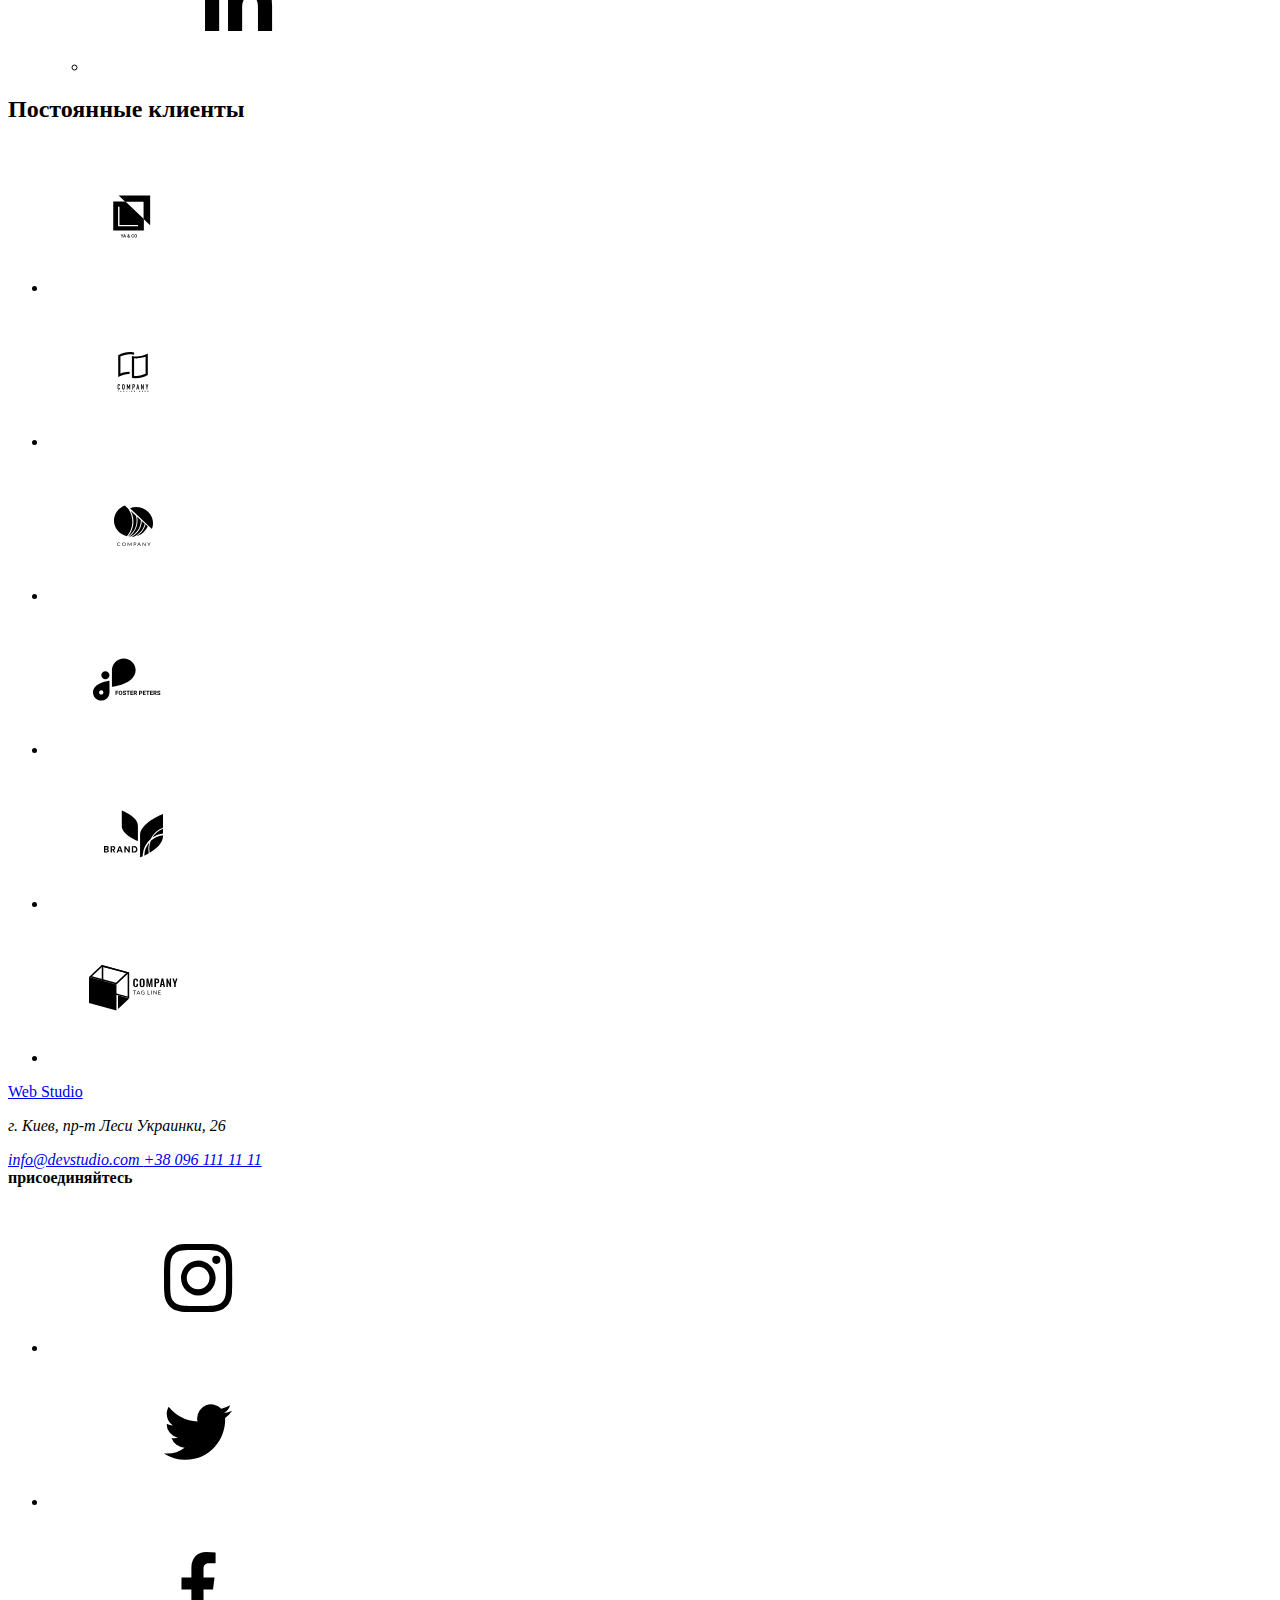
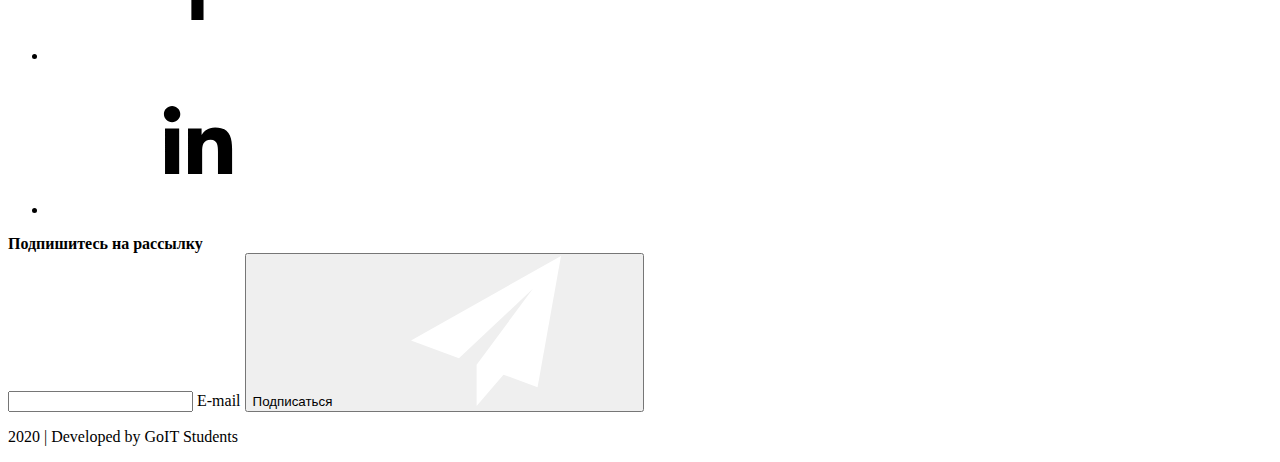
==== commit c2db5089: "3" ====
--- a/index.html
+++ b/index.html
@@ -8,7 +8,7 @@
       href="https://fonts.googleapis.com/css2?family=Raleway:wght@700&family=Roboto:wght@400;500;700;900&display=swap"
       rel="stylesheet"
     />
-    <link rel="stylesheet" href="./css/style.css" />
+    <link rel="stylesheet" href="./css/main.min.css" />
   </head>
   <body>
     <!--Шапка профиля-->
@@ -59,7 +59,7 @@
     <main>
       <!-- Hero -->
       <section class="hero">
-        <div class="container center">
+        <div class="container">
           <h1 class="hero-title">
             эффективные решения <br />
             для вашего бизнеса
@@ -143,17 +143,7 @@
         <div class="container">
           <h2 class="section-title visualli-hidden">Особенности</h2>
           <ul class="list flex-featurest">
-            <li class="element">
-              <div class="in-bl">
-                <svg class="icon-antenna">
-                  <use
-                    x="100"
-                    width="70"
-                    heidth="70"
-                    href="./images/symbol-defs1.svg#icon-antenna"
-                  ></use>
-                </svg>
-              </div>
+            <li class="element icon-antenna">
               <h3 class="section-title features">
                 Внимание к деталям
               </h3>
@@ -162,17 +152,7 @@
                 формированию позиции.
               </p>
             </li>
-            <li class="element">
-              <div class="in-bl wrt">
-                <svg class="icon-diagram">
-                  <use
-                    x="100"
-                    width="70"
-                    heidth="70"
-                    href="./images/symbol-defs1.svg#icon-diagram"
-                  ></use>
-                </svg>
-              </div>
+            <li class="element icon-clock">
               <h3 class="section-title features">
                 Пунктуальность
               </h3>
@@ -181,17 +161,7 @@
                 кадров влечет за собой.
               </p>
             </li>
-            <li class="element">
-              <div class="in-bl">
-                <svg class="icon-clock">
-                  <use
-                    x="100"
-                    width="70"
-                    heidth="70"
-                    href="./images/symbol-defs1.svg#icon-clock"
-                  ></use>
-                </svg>
-              </div>
+            <li class="element icon-diagram">
               <h3 class="section-title features">
                 Планирование
               </h3>
@@ -200,17 +170,7 @@
                 степени обуславливает.
               </p>
             </li>
-            <li class="element">
-              <div class="in-bl">
-                <svg class="icon-astronaut">
-                  <use
-                    x="100"
-                    width="70"
-                    heidth="70"
-                    href="./images/symbol-defs1.svg#icon-astronaut"
-                  ></use>
-                </svg>
-              </div>
+            <li class="element icon-astronaut">
               <h3 class="section-title features">
                 Современные технологии
               </h3>
@@ -225,7 +185,7 @@
       <!--занятость компании-->
       <section class="section employment">
         <div class="container">
-          <h2 class="section-title center">Чем мы занимаемся</h2>
+          <h2 class="section-title">Чем мы занимаемся</h2>
           <ul class="employment-list list">
             <li class="element">
               <img
@@ -234,7 +194,7 @@
                 width="370"
                 alt="ноутбук"
               />
-              <p class="link center">
+              <p class="link">
                 Десктопные приложения
               </p>
             </li>
@@ -245,7 +205,7 @@
                 width="370"
                 alt="смартфон"
               />
-              <p class="link center">
+              <p class="link">
                 Мобильные приложения
               </p>
             </li>
@@ -256,7 +216,7 @@
                 width="370"
                 alt="apple mac"
               />
-              <p class="link center">
+              <p class="link">
                 Дизайнерские решения
               </p>
             </li>
@@ -266,7 +226,7 @@
       <!--специалисты компании-->
       <section class="section company-specialists">
         <div class="container">
-          <h2 class="section-title center">
+          <h2 class="section-title">
             Наша команда
           </h2>
           <ul class="list specialists">
@@ -279,7 +239,7 @@
               />
               <div class="center">
                 <h3 class="section-title specialist">
-                  John Smith
+                  Николай Кучеренко
                 </h3>
                 <p class="specialist name">
                   Product Designer
@@ -346,7 +306,7 @@
               />
               <div class="center">
                 <h3 class="section-title specialist">
-                  Marta Stewart
+                  Ольга Иванова
                 </h3>
                 <p class="specialist name">
                   Frontend Developer
@@ -413,7 +373,7 @@
               />
               <div class="center">
                 <h3 class="section-title specialist">
-                  Robert Jakis
+                  Андрей Шевченко
                 </h3>
                 <p class="specialist name">
                   Marketing
@@ -480,7 +440,7 @@
               />
               <div class="center">
                 <h3 class="section-title specialist">
-                  Martin Doe
+                  Иван Николаев
                 </h3>
                 <p class="specialist name">
                   UI Designer
@@ -544,7 +504,7 @@
       <!--Постоянные клиенты-->
       <section class="section">
         <div class="container">
-          <h2 class="section-title center">
+          <h2 class="section-title">
             Постоянные клиенты
           </h2>
           <!-- логотипы компаний -->
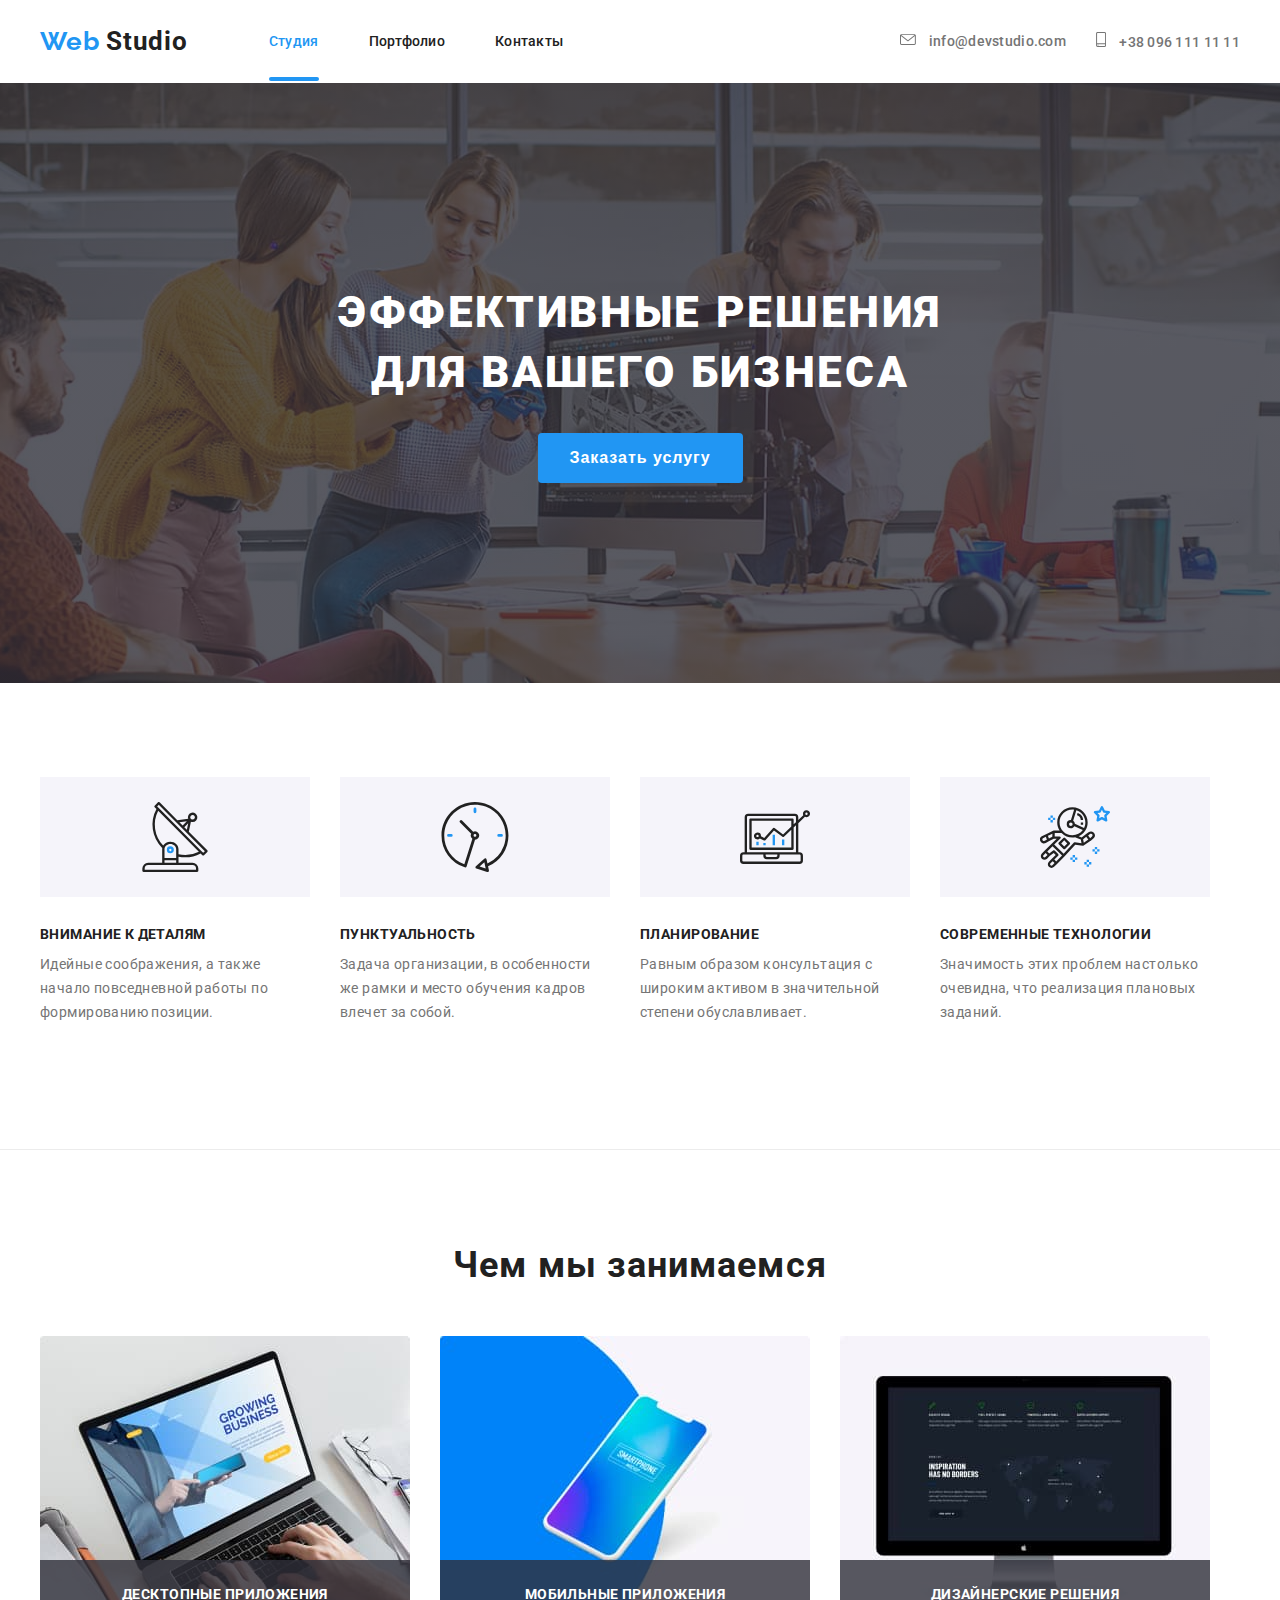
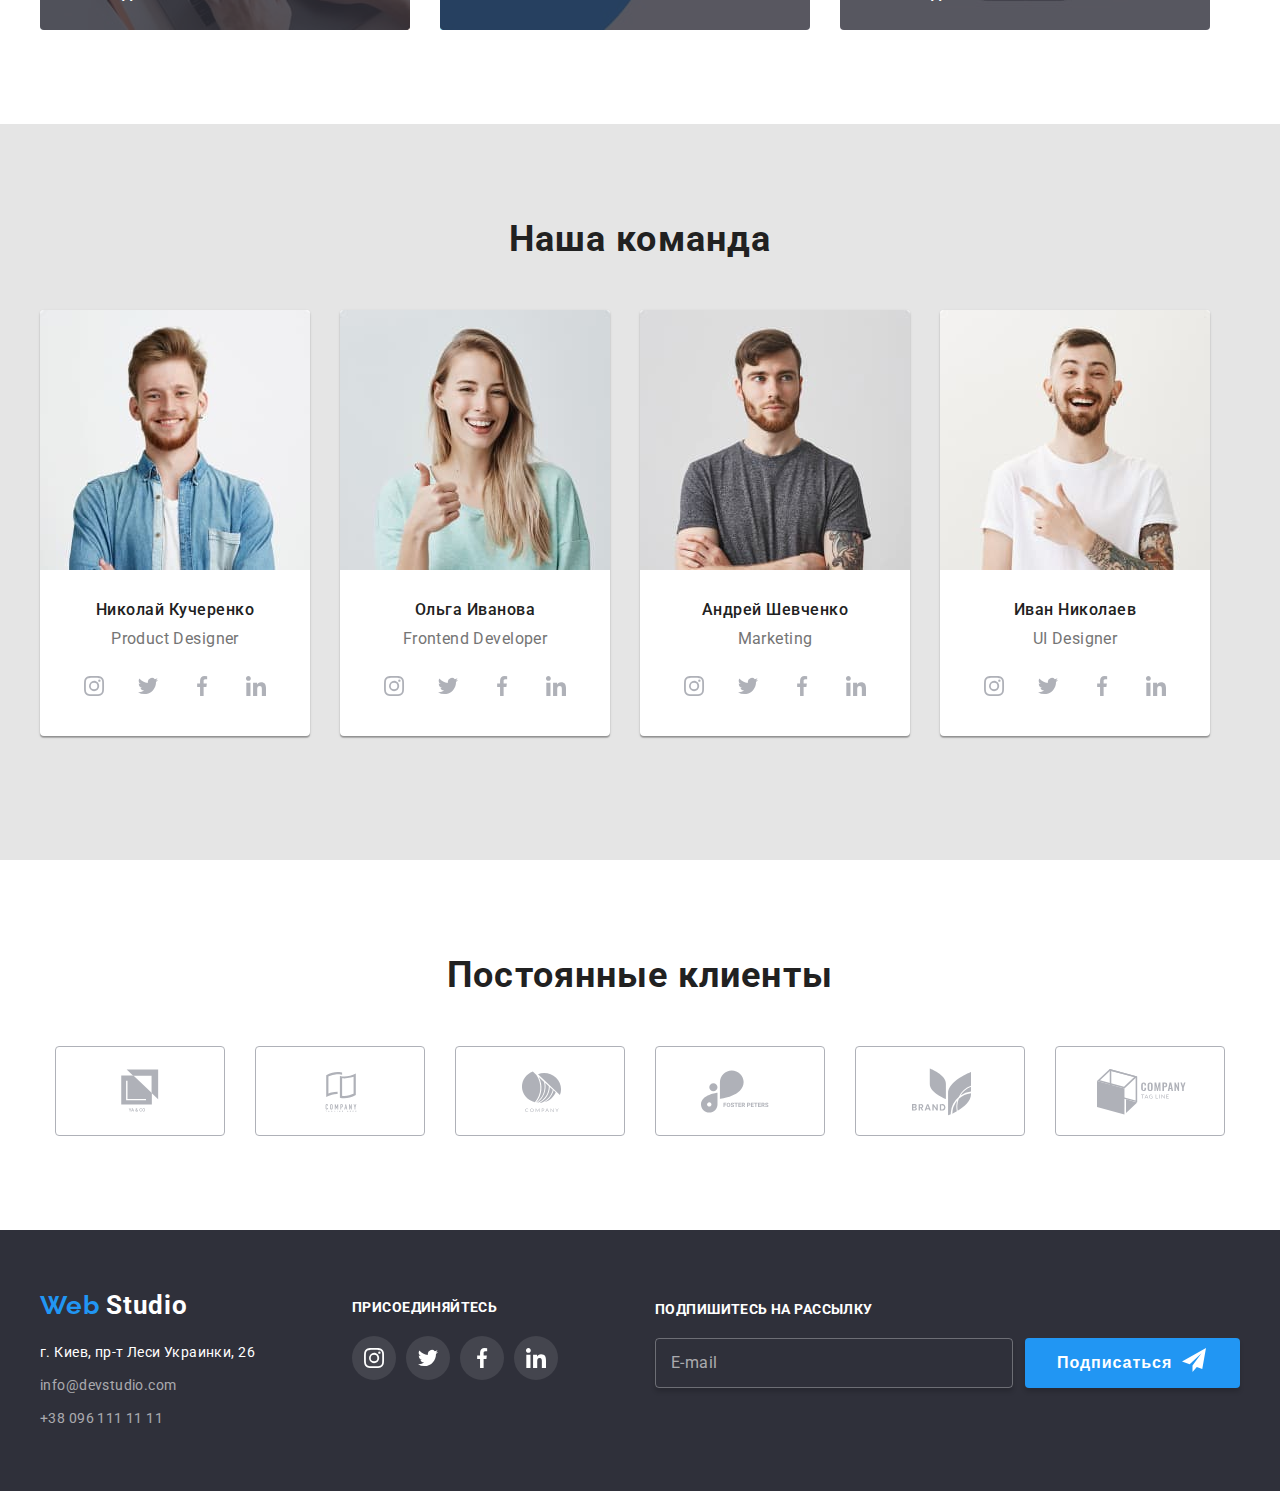
==== commit 1e7735cf: "4" ====
--- a/index.html
+++ b/index.html
@@ -34,10 +34,56 @@
               <a href="#" class="link">Контакты</a>
             </li>
           </ul>
+          <button type="button" class="menu-button" data-menu-button>
+            <svg width="40" height="40">
+              <use
+                class="icon-menu"
+                href="./images/symbol-defs1.svg#icon-menu"
+              ></use>
+              <use
+                class="icon-close-menu"
+                href="./images/symbol-defs1.svg#icon-close-menu"
+              ></use>
+            </svg>
+          </button>
+          <div class="menu-container" data-menu>
+            <ul class="list menu-nav">
+              <li class="item">
+                <a href="./index.html" class="link active-link">
+                  Студия
+                  <div class="active"></div>
+                </a>
+              </li>
+              <li class="item">
+                <a href="./portfolio.html" class="link">Портфолио </a>
+              </li>
+              <li class="item">
+                <a href="#" class="link">Контакты</a>
+              </li>
+            </ul>
+            <ul class="list contact">
+              <li class="item">
+                <a href="mailto:info@devstudio.com" class="contact-link">
+                  <svg class="icon-envelope">
+                    <use href="./images/symbol-defs1.svg#icon-envelope"></use>
+                  </svg>
+                  info@devstudio.com
+                </a>
+              </li>
+              <li class="item">
+                <a href="tel:+380961111111" class="contact-link">
+                  <svg class="icon-smartphone">
+                    <use href="./images/symbol-defs1.svg#icon-smartphone"></use>
+                  </svg>
+                  +38 096 111 11 11
+                </a>
+              </li>
+            </ul>
+          </div>
         </nav>
         <ul class="list header-ul contact">
           <li class="item">
-            <a href="mailto:info@devstudio.com" class="contact-link flex-link">
+            <a href="mailto:info@devstudio.com" class="contact-link">
               <svg class="icon-envelope">
                 <use href="./images/symbol-defs1.svg#icon-envelope"></use>
               </svg>
@@ -121,7 +167,7 @@
                 <label class="field checkbox-field">
                   <input class="visualli-hidden checkbox" type="checkbox" />
                   <span class="icn"></span>
-                  <span
+                  <span class="checkbox-label"
                     >Соглашаюсь с рассылкой и принимаю
                     <a class="chec" href="">Условия договора</a></span
                   >
@@ -241,7 +287,7 @@
                 <h3 class="section-title specialist">
                   Николай Кучеренко
                 </h3>
-                <p class="specialist name">
+                <p class="specialist specialist-name">
                   Product Designer
                 </p>
                 <!--соц.сети -->
@@ -308,7 +354,7 @@
                 <h3 class="section-title specialist">
                   Ольга Иванова
                 </h3>
-                <p class="specialist name">
+                <p class="specialist specialist-name">
                   Frontend Developer
                 </p>
                 <!--соц.сети -->
@@ -375,7 +421,7 @@
                 <h3 class="section-title specialist">
                   Андрей Шевченко
                 </h3>
-                <p class="specialist name">
+                <p class="specialist specialist-name">
                   Marketing
                 </p>
                 <!--соц.сети -->
@@ -442,7 +488,7 @@
                 <h3 class="section-title specialist">
                   Иван Николаев
                 </h3>
-                <p class="specialist name">
+                <p class="specialist specialist-name">
                   UI Designer
                 </p>
                 <!--соц.сети -->
@@ -592,57 +638,59 @@
     <!--подвал-->
     <footer class="footer">
       <div class="container footer-container">
-        <div>
-          <a href="./index.html" class="logo-footer">
-            <span class="logo-web">Web</span>
-            Studio
-          </a>
-          <!-- адресс -->
-          <address class="address">
-            <p>
-              г. Киев, пр-т Леси Украинки, 26
-            </p>
-            <a href="mailto:info@devstudio.com" class="address-link">
-              info@devstudio.com
+        <div class="footer-tablet">
+          <div class="footer-div">
+            <a href="./index.html" class="logo-footer">
+              <span class="logo-web">Web</span>
+              Studio
             </a>
-            <a href="tel:+380961111111" class="address-link"
-              >+38 096 111 11 11</a
-            >
-          </address>
-        </div>
-        <div>
-          <b class="b"> присоединяйтесь </b>
-          <!-- соц.сети -->
-          <ul class="list footer__social-networks">
-            <li class="element">
-              <a href="#" aria-label="instagram" class="link icon-instagram">
-                <svg class="icon-instagram">
-                  <use href="./images/symbol-defs1.svg#icon-instagram"></use>
-                </svg>
+            <!-- адресс -->
+            <address class="address">
+              <p class="address-text">
+                г. Киев, пр-т Леси Украинки, 26
+              </p>
+              <a href="mailto:info@devstudio.com" class="address-link">
+                info@devstudio.com
               </a>
-            </li>
-            <li class="element">
-              <a href="#" aria-label="twitter" class="link icon-twitter">
-                <svg class="icon-twitter">
-                  <use href="./images/symbol-defs1.svg#icon-twitter"></use>
-                </svg>
-              </a>
-            </li>
-            <li class="element">
-              <a href="#" aria-label="facebook" class="link icon-facebook">
-                <svg class="icon-facebook">
-                  <use href="./images/symbol-defs1.svg#icon-facebook"></use>
-                </svg>
-              </a>
-            </li>
-            <li class="element">
-              <a href="#" aria-label="linkedin" class="link icon-linkedin">
-                <svg class="icon-linkedin">
-                  <use href="./images/symbol-defs1.svg#icon-linkedin"></use>
-                </svg>
-              </a>
-            </li>
-          </ul>
+              <a href="tel:+380961111111" class="address-link"
+                >+38 096 111 11 11</a
+              >
+            </address>
+          </div>
+          <div class="footer-div">
+            <b class="b"> присоединяйтесь </b>
+            <!-- соц.сети -->
+            <ul class="list footer__social-networks">
+              <li class="element">
+                <a href="#" aria-label="instagram" class="link icon-instagram">
+                  <svg class="icon-instagram">
+                    <use href="./images/symbol-defs1.svg#icon-instagram"></use>
+                  </svg>
+                </a>
+              </li>
+              <li class="element">
+                <a href="#" aria-label="twitter" class="link icon-twitter">
+                  <svg class="icon-twitter">
+                    <use href="./images/symbol-defs1.svg#icon-twitter"></use>
+                  </svg>
+                </a>
+              </li>
+              <li class="element">
+                <a href="#" aria-label="facebook" class="link icon-facebook">
+                  <svg class="icon-facebook">
+                    <use href="./images/symbol-defs1.svg#icon-facebook"></use>
+                  </svg>
+                </a>
+              </li>
+              <li class="element">
+                <a href="#" aria-label="linkedin" class="link icon-linkedin">
+                  <svg class="icon-linkedin">
+                    <use href="./images/symbol-defs1.svg#icon-linkedin"></use>
+                  </svg>
+                </a>
+              </li>
+            </ul>
+          </div>
         </div>
         <div>
           <b class="b">
@@ -666,7 +714,6 @@
           </div>
         </div>
       </div>
-      <p class="copyright container">2020 | Developed by GoIT Students</p>
     </footer>
 
     <script>
@@ -698,5 +745,21 @@
           });
       })();
     </script>
+    <script>
+      (() => {
+        const menuBtnRef = document.querySelector("[data-menu-button]");
+        const mobileMenuRef = document.querySelector("[data-menu]");
+
+        menuBtnRef.addEventListener("click", () => {
+          const expanded =
+            menuBtnRef.getAttribute("aria-expanded") === "true" || false;
+
+          menuBtnRef.classList.toggle("is-open");
+          menuBtnRef.setAttribute("aria-expanded", !expanded);
+
+          mobileMenuRef.classList.toggle("is-open");
+        });
+      })();
+    </script>
   </body>
 </html>
--- a/css/main.min.css
+++ b/css/main.min.css
@@ -0,0 +1,2 @@
+html{-webkit-box-sizing:border-box;box-sizing:border-box}*,*::before,*::after{-webkit-box-sizing:inherit;box-sizing:inherit}body{background-color:#fff;color:#757575;font-family:Roboto, sans-serif;font-style:normal;font-size:14px;line-height:1.14;letter-spacing:0.03em;margin:0px}a{text-decoration:none}h1,h2,h3,h4,h5,h6,p{margin-top:0px;margin-bottom:0px}img{display:block;max-width:100%;height:auto;z-index:10}.visualli-hidden{position:absolute;width:1px;height:1px;margin:-1px;padding:0px;border:0px;clip:rect(0 0 0 0);overflow:hidden}.list{list-style:none;margin-top:0px;margin-bottom:0px;padding-left:0px}.container{padding-left:15px;padding-right:15px;margin-left:auto;margin-right:auto}@media screen and (min-width: 480px){.container{width:480px}}@media screen and (min-width: 768px){.container{width:768px}}@media screen and (min-width: 1230px){.container{width:1230px}}.section-title{font-family:Roboto;font-style:normal;font-weight:700;font-size:28px;line-height:1.18;text-align:start;letter-spacing:.03em;color:#212121;text-align:center}@media screen and (min-width: 1230px){.section-title{font-family:Roboto;font-style:normal;font-weight:700;font-size:36px;line-height:1.17;text-align:start;letter-spacing:.03em;text-align:center}}.section{padding-top:60px;padding-bottom:60px}@media screen and (min-width: 1230px){.section{padding-top:94px;padding-bottom:94px}}.button{display:inline-block;text-align:center;background-color:#e5e5e5;color:#757575}.button.primary{background-color:#2196f3;color:#fff;font-weight:700;font-size:16px;line-height:1.87;letter-spacing:0.06em;padding:10px 32px;border:0px;border-radius:4px;width:205px;height:50px}.header{position:relative;background-color:#fff}@media screen and (max-width: 767px){.header{height:60px}}.nav{display:-webkit-box;display:-ms-flexbox;display:flex}.logo{display:inline-block;color:#212121;font-family:Raleway, sans-serif;font-family:Roboto;font-style:normal;font-weight:700;font-size:24px;line-height:1.17;text-align:start;letter-spacing:.03em}@media screen and (max-width: 767px){.logo{margin-top:16px;margin-bottom:16px}}@media screen and (min-width: 768px){.logo{margin-right:81px}}@media screen and (min-width: 1230px){.logo{font-family:Roboto;font-style:normal;font-weight:700;font-size:26px;line-height:1.19;text-align:start;letter-spacing:.03em}}.logo-web{color:#2196f3;font-family:Raleway, sans-serif}@media screen and (max-width: 767px){.header-ul{display:none}}.menu-button{display:-webkit-inline-box;display:-ms-inline-flexbox;display:inline-flex;margin:0;margin-left:auto;margin-top:10px;margin-bottom:10px;padding:0;height:40px;border:none;background-color:transparent}.menu-button:focus,.menu-button:hover{fill:#2196f3}@media screen and (min-width: 768px){.menu-button{display:none}}.menu-button .icon-close-menu{display:none}.menu-button.is-open .icon-close-menu{display:block}.menu-button.is-open .icon-menu{display:none}.menu-container{display:none;position:absolute;top:100%;left:0;width:100%;padding-top:60px;padding-bottom:60px;text-align:center;background-color:#fff;z-index:11;border-top:1px solid #ececec;-webkit-box-shadow:0px 1px 3px rgba(0,0,0,0.16),0px 2px 4px rgba(0,0,0,0.08),0px 4px 8px rgba(0,0,0,0.04);box-shadow:0px 1px 3px rgba(0,0,0,0.16),0px 2px 4px rgba(0,0,0,0.08),0px 4px 8px rgba(0,0,0,0.04)}.menu-container.is-open{display:block}.nav .link{position:relative;display:inline-block;color:#212121;font-family:Roboto;font-style:normal;font-weight:500;font-size:18px;line-height:1.17;text-align:start;letter-spacing:.02em;-webkit-transition:250ms cubic-bezier(0.4, 0, 0.2, 1);transition:250ms cubic-bezier(0.4, 0, 0.2, 1)}.nav .link:hover,.nav .link:focus{color:#2196f3;-webkit-transition:250ms cubic-bezier(0.4, 0, 0.2, 1);transition:250ms cubic-bezier(0.4, 0, 0.2, 1)}@media screen and (min-width: 768px){.nav .link{font-family:Roboto;font-style:normal;font-weight:500;font-size:14px;line-height:1.14;text-align:start;letter-spacing:.02em}}.active{position:absolute;bottom:0px;width:100%;height:4px;border-radius:2px;background-color:#2196f3}.menu-nav{padding-bottom:60px}.menu-nav .item:not(:last-child){margin-bottom:40px}.contact-link{display:inline-block;-webkit-box-align:center;-ms-flex-align:center;align-items:center;font-family:Roboto;font-style:normal;font-weight:500;font-size:18px;line-height:1.17;text-align:start;letter-spacing:.02em;text-decoration:none;color:#757575;-webkit-transition:color 250ms cubic-bezier(0.4, 0, 0.2, 1);transition:color 250ms cubic-bezier(0.4, 0, 0.2, 1)}.contact-link:hover,.contact-link:focus{color:#2196f3;-webkit-transition:250ms cubic-bezier(0.4, 0, 0.2, 1);transition:250ms cubic-bezier(0.4, 0, 0.2, 1)}@media screen and (min-width: 768px) and (max-width: 1229px){.contact-link{font-family:Roboto;font-style:normal;font-weight:500;font-size:12px;line-height:1.17;text-align:start;letter-spacing:.02em;padding-top:5px;padding-bottom:5px}}@media screen and (min-width: 768px){.contact-link{font-family:Roboto;font-style:normal;font-weight:500;font-size:14px;line-height:1.14;text-align:start;letter-spacing:.02em}}.icon-envelope{width:16px;height:11.2px;margin-right:10px;fill:currentColor}@media screen and (min-width: 768px) and (max-width: 1229px){.icon-envelope{margin-right:8px}}.icon-smartphone{width:10px;height:15px;margin-right:10px;fill:currentColor}@media screen and (min-width: 768px) and (max-width: 1229px){.icon-smartphone{margin-right:8px}}@media screen and (min-width: 768px){.main-header{display:-webkit-box;display:-ms-flexbox;display:flex;-webkit-box-align:center;-ms-flex-align:center;align-items:center}}@media screen and (min-width: 768px){.nav .header-ul{display:-webkit-box;display:-ms-flexbox;display:flex;margin-left:auto;margin-right:auto}}@media screen and (min-width: 768px){.header-ul .item:not(:last-child){margin-right:50px}}@media screen and (min-width: 1230px){.header-ul{display:-webkit-box;display:-ms-flexbox;display:flex}}@media screen and (min-width: 768px){.header-ul .link{position:relative;display:block;padding-top:32px;padding-bottom:32px;color:#212121;-webkit-transition:250ms cubic-bezier(0.4, 0, 0.2, 1);transition:250ms cubic-bezier(0.4, 0, 0.2, 1)}.header-ul .link:hover::after{opacity:1;-webkit-transform:scaleX(1);transform:scaleX(1);-webkit-transition:250ms cubic-bezier(0.4, 0, 0.2, 1);transition:250ms cubic-bezier(0.4, 0, 0.2, 1)}.header-ul .link::after{position:absolute;display:block;content:"";width:100%;height:4px;border-radius:2px;bottom:0px;background-color:#2196f3;opacity:0;-webkit-transform:scaleX(0);transform:scaleX(0);-webkit-transition:250ms cubic-bezier(0.4, 0, 0.2, 1);transition:250ms cubic-bezier(0.4, 0, 0.2, 1)}}@media screen and (min-width: 768px){.contact{margin-left:auto;margin-right:0px;-webkit-box-align:center;-ms-flex-align:center;align-items:center}}@media screen and (min-width: 768px){.contact .item:not(:last-child){margin-right:30px}}.contact .item:not(:last-child){margin-bottom:16px}@media screen and (min-width: 768px){.contact .item:not(:last-child){margin-bottom:0px;margin-right:0px}}@media screen and (min-width: 1230px){.contact .item:not(:last-child){margin-right:30px}}.link.active-link{color:#2196f3;-webkit-transition:250ms cubic-bezier(0.4, 0, 0.2, 1);transition:250ms cubic-bezier(0.4, 0, 0.2, 1)}@media screen and (max-width: 767px){.link.active-link{padding-bottom:12px}}@media screen and (min-width: 1230px){.header-ul .contact-link{display:block;padding-top:32px;padding-bottom:32px;-webkit-transition:250ms cubic-bezier(0.4, 0, 0.2, 1);transition:250ms cubic-bezier(0.4, 0, 0.2, 1)}}.footer{background-color:#2f303a}.footer-container{padding-top:60px;padding-bottom:60px}@media screen and (max-width: 1229px){.footer-container{-webkit-box-align:center;-ms-flex-align:center;align-items:center;text-align:center}}@media screen and (min-width: 1230px){.footer-container{display:-webkit-box;display:-ms-flexbox;display:flex;-webkit-box-align:baseline;-ms-flex-align:baseline;align-items:baseline;-webkit-box-pack:justify;-ms-flex-pack:justify;justify-content:space-between}}.logo-footer{display:inline-block;color:#fff;font-family:Roboto;font-style:normal;font-weight:700;font-size:24px;line-height:1.17;text-align:start;letter-spacing:.03em;margin-bottom:20px;font-family:Raleway, sans-serif}@media screen and (min-width: 1230px){.logo-footer{font-family:Roboto;font-style:normal;font-weight:700;font-size:26px;line-height:1.19;text-align:start;letter-spacing:.03em}}.address{color:#fff;font-family:Roboto;font-style:normal;font-weight:400;font-size:14px;line-height:1.71;text-align:center;letter-spacing:.03em}@media screen and (max-width: 1229px){.address{margin-bottom:60px}}@media screen and (min-width: 1230px){.address{display:-webkit-box;display:-ms-flexbox;display:flex;-webkit-box-orient:vertical;-webkit-box-direction:normal;-ms-flex-direction:column;flex-direction:column}}.address-text{margin-bottom:8px}@media screen and (min-width: 1230px){.address-text{margin-bottom:9px}}.address-link{display:block;color:rgba(255,255,255,0.6)}.address-link:not(:last-child){margin-bottom:8px}@media screen and (min-width: 1230px){.address-link:not(:last-child){margin-bottom:9px}}@media screen and (min-width: 1230px){.address-link{display:-webkit-inline-box;display:-ms-inline-flexbox;display:inline-flex}}.footer-div .b{margin-top:10px}.b{display:block;color:#fff;font-weight:700;text-transform:uppercase;margin-bottom:20px}.footer__social-networks{display:-webkit-box;display:-ms-flexbox;display:flex;width:206px;margin-left:auto;margin-right:auto}@media screen and (max-width: 1229px){.footer__social-networks{margin-bottom:60px}}.footer__social-networks .element:not(:last-child){margin-right:10px}.footer__social-networks .link{display:-webkit-inline-box;display:-ms-inline-flexbox;display:inline-flex;width:44px;height:44px;background:rgba(255,255,255,0.1);border-radius:50%;background-repeat:no-repeat;background-position:center;background-size:20px;fill:#fff;-webkit-transition:250ms cubic-bezier(0.4, 0, 0.2, 1);transition:250ms cubic-bezier(0.4, 0, 0.2, 1)}.footer__social-networks .link:hover,.footer__social-networks .link:focus{background-color:#2196f3;-webkit-transition:250ms cubic-bezier(0.4, 0, 0.2, 1);transition:250ms cubic-bezier(0.4, 0, 0.2, 1)}#icon-instagram,#icon-twitter,#icon-facebook,#icon-linkedin,#icon-logo-1{fill:currentColor}.footer-mail{width:100%;height:50px;opacity:1;border:1px solid rgba(255,255,255,0.3);-webkit-box-sizing:border-box;box-sizing:border-box;-webkit-box-shadow:0px 4px 4px rgba(0,0,0,0.15);box-shadow:0px 4px 4px rgba(0,0,0,0.15);border-radius:4px;color:rgba(255,255,255,0.6);background-color:transparent}@media screen and (min-width: 480px){.footer-mail{width:450px}}@media screen and (max-width: 1229px){.footer-mail{margin-bottom:20px}}@media screen and (min-width: 1230px){.footer-mail{width:358px;padding-left:16px}}.footer .field{position:relative;display:block;margin-top:0px;width:450px;margin-right:auto;margin-left:auto}@media screen and (max-width: 479px){.footer .field{width:100%}}@media screen and (min-width: 1230px){.footer .field{width:358px;height:50px;margin-right:12px}}.footer-place{position:absolute;left:16px;top:50%;-webkit-transform:translateY(-50%);transform:translateY(-50%);opacity:1;font-family:Roboto;font-style:normal;font-weight:400;font-size:16px;line-height:1.3;text-align:start;letter-spacing:.03em;color:rgba(255,255,255,0.6)}.footer .button.primary{display:-webkit-box;display:-ms-flexbox;display:flex;width:215px;-webkit-box-shadow:0px 4px 4px rgba(0,0,0,0.15);box-shadow:0px 4px 4px rgba(0,0,0,0.15);margin-left:auto;margin-right:auto}.icon-send{display:inline-block;margin-left:10px;width:24px;height:24px}.field:focus-within>.footer-place,.footer-mail:not(:placeholder-shown)+.footer-place{opacity:0;-webkit-transition:250ms cubic-bezier(0.4, 0, 0.2, 1);transition:250ms cubic-bezier(0.4, 0, 0.2, 1);font-family:Roboto;font-style:normal;font-weight:400;font-size:12px;line-height:1.17;text-align:start;letter-spacing:.03em;color:#2196f3}@media screen and (min-width: 768px){.footer-tablet{display:-webkit-box;display:-ms-flexbox;display:flex}}@media screen and (min-width: 1230px){.footer-tablet{width:100%}}@media screen and (min-width: 768px) and (max-width: 1229px){.footer-div{margin-left:auto;margin-right:auto}}@media screen and (min-width: 1230px){.footer-div:last-child{margin-left:auto;margin-right:auto}}@media screen and (min-width: 1230px){.flex{display:-webkit-box;display:-ms-flexbox;display:flex}}.hero{background-color:rgba(47,48,58,0.8);background-image:-webkit-gradient(linear, left top, left bottom, from(rgba(47,48,58,0.8)), to(rgba(47,48,58,0.8))),url(../images/Header-img.jpg);background-image:linear-gradient(rgba(47,48,58,0.8), rgba(47,48,58,0.8)),url(../images/Header-img.jpg);height:400px;max-width:1600px;margin-left:auto;margin-right:auto;background-repeat:no-repeat;background-position:center;background-size:cover}@media screen and (min-width: 1230px){.hero{height:600px}}.hero .container{padding-top:118px;padding-bottom:118px;text-align:center}@media screen and (min-width: 1230px){.hero .container{padding-top:200px;padding-bottom:200px}}.hero-title{color:#fff;font-family:Roboto;font-style:normal;font-weight:900;font-size:26px;line-height:1.62;text-align:center;letter-spacing:.06em;text-transform:uppercase}@media screen and (min-width: 1230px){.hero-title{font-family:Roboto;font-style:normal;font-weight:900;font-size:44px;line-height:1.36;text-align:center;letter-spacing:.06em}}.hero .button{margin-top:30px}.backdrop.is-hidden{opacity:0;pointer-events:none;-webkit-transition:250ms cubic-bezier(0.4, 0, 0.2, 1);transition:250ms cubic-bezier(0.4, 0, 0.2, 1)}.backdrop{position:fixed;width:100%;height:100%;top:0px;left:0px;background:rgba(0,0,0,0.2);opacity:1;z-index:110;-webkit-transition:250ms cubic-bezier(0.4, 0, 0.2, 1);transition:250ms cubic-bezier(0.4, 0, 0.2, 1)}.modal{position:absolute;top:50%;left:50%;padding:40px;-webkit-transform:translate3d(-50%, -50%, 0);transform:translate3d(-50%, -50%, 0);background-color:#fff;text-align:center;z-index:111}@media screen and (min-width: 480px) and (max-width: 1229px){.modal{width:450px;height:609px;-webkit-box-shadow:0px 2px 1px rgba(0,0,0,0.2),0px 1px 1px rgba(0,0,0,0.14),0px 1px 3px rgba(0,0,0,0.12);box-shadow:0px 2px 1px rgba(0,0,0,0.2),0px 1px 1px rgba(0,0,0,0.14),0px 1px 3px rgba(0,0,0,0.12);border-radius:4px}}@media screen and (min-width: 1230px){.modal{min-width:528px;height:581px}}@media screen and (max-width: 479px){.modal{width:100%}}@media screen and (max-height: 609px){.modal{height:100%}}.modal-title{font-family:Roboto;font-style:normal;font-weight:700;font-size:20px;line-height:1.5;text-align:start;letter-spacing:.03em;color:#212121}@media screen and (min-width: 1230px){.modal-title{font-family:Roboto;font-style:normal;font-weight:700;font-size:20px;line-height:1.15;text-align:start;letter-spacing:.03em}}.modal .icon-close{position:absolute;top:8px;right:8px;width:30px;height:30px;border-radius:50%;border:1px solid rgba(0,0,0,0.1);z-index:112}.form .button{margin-top:30px}@media screen and (max-height: 609px){.form .button{margin-top:5px}}.field{position:relative;display:-webkit-box;display:-ms-flexbox;display:flex;-webkit-box-align:center;-ms-flex-align:center;align-items:center;margin-top:28px}.form-input{display:block;width:370px;height:40px;padding-left:42px;border:1px solid rgba(33,33,33,0.2);-webkit-box-sizing:border-box;box-sizing:border-box;border-radius:4px}@media screen and (min-width: 1230px){.form-input{width:448px;height:40px}}.form-input:not(:placeholder-shown)+.form-label{-webkit-transform:translate(-26px, -32px);transform:translate(-26px, -32px);-webkit-transition:250ms cubic-bezier(0.4, 0, 0.2, 1);transition:250ms cubic-bezier(0.4, 0, 0.2, 1);font-family:Roboto;font-style:normal;font-weight:400;font-size:12px;line-height:1.17;text-align:start;letter-spacing:.03em;color:#2196f3}.field:focus-within>.form-icon,.form-input:not(:placeholder-shown)+.form-icon{fill:#2196f3;-webkit-transition:250ms cubic-bezier(0.4, 0, 0.2, 1);transition:250ms cubic-bezier(0.4, 0, 0.2, 1)}.form-label{position:absolute;top:12px;left:42px;font-family:Roboto;font-style:normal;font-weight:400;font-size:14px;line-height:1.14;text-align:start;letter-spacing:.01em;-webkit-transition:250ms cubic-bezier(0.4, 0, 0.2, 1);transition:250ms cubic-bezier(0.4, 0, 0.2, 1)}.field:focus-within>.form-label{-webkit-transform:translate(-26px, -32px);transform:translate(-26px, -32px);-webkit-transition:250ms cubic-bezier(0.4, 0, 0.2, 1);transition:250ms cubic-bezier(0.4, 0, 0.2, 1);font-size:12px;line-height:1.17;color:#2196f3}.icon-person,.icon-phone,.icon-email{position:absolute;width:18px;height:18px;top:11px;left:16px}.comment{display:block;resize:none;width:370px;height:120px;padding-left:16px;padding-top:12px;border:1px solid rgba(33,33,33,0.2);-webkit-box-sizing:border-box;box-sizing:border-box;border-radius:4px}@media screen and (min-width: 1230px){.comment{width:448px}}@media screen and (max-height: 609px){.comment{height:30px}}.com{top:12px;left:16px;-webkit-transition:250ms cubic-bezier(0.4, 0, 0.2, 1);transition:250ms cubic-bezier(0.4, 0, 0.2, 1)}.field:focus-within>.com{font-family:Roboto;font-style:normal;font-weight:400;font-size:12px;line-height:1.17;text-align:start;letter-spacing:.03em;color:#2196f3;-webkit-transform:translateY(-32px);transform:translateY(-32px);-webkit-transition:250ms cubic-bezier(0.4, 0, 0.2, 1);transition:250ms cubic-bezier(0.4, 0, 0.2, 1)}.comment:not(:placeholder-shown)+.com{font-family:Roboto;font-style:normal;font-weight:400;font-size:12px;line-height:1.17;text-align:start;letter-spacing:.03em;color:#2196f3;-webkit-transform:translateY(-32px);transform:translateY(-32px);-webkit-transition:250ms cubic-bezier(0.4, 0, 0.2, 1);transition:250ms cubic-bezier(0.4, 0, 0.2, 1)}.name{margin-top:30px}.checkbox-field{display:-webkit-box;display:-ms-flexbox;display:flex;-webkit-box-align:center;-ms-flex-align:center;align-items:center;-webkit-box-pack:center;-ms-flex-pack:center;justify-content:center;margin-top:20px}.chec{color:#2196f3;text-decoration:underline}.icn{display:inline-block;width:15px;height:15px;margin-right:7px;border:1.5px solid #2a2a2a;border-radius:1px;-webkit-transition:250ms cubic-bezier(0.4, 0, 0.2, 1);transition:250ms cubic-bezier(0.4, 0, 0.2, 1)}@media screen and (max-width: 479px){.icn{min-width:15px;min-height:15px}}.checkbox:checked+.icn{-webkit-transform:scale(1.2);transform:scale(1.2);border-color:transparent;background-image:url(../../images/check.svg);background-color:#2196f3;background-size:contain;background-origin:border-box}.checkbox-label{font-family:Roboto;font-style:normal;font-weight:400;font-size:12px;line-height:1.17;text-align:start;letter-spacing:.03em}@media screen and (min-width: 1230px){.checkbox-label{font-family:Roboto;font-style:normal;font-weight:400;font-size:14px;line-height:1.71;text-align:start;letter-spacing:.03em}}@media screen and (min-width: 768px){.flex-featurest{display:-webkit-box;display:-ms-flexbox;display:flex;-ms-flex-wrap:wrap;flex-wrap:wrap}}@media screen and (min-width: 768px) and (max-width: 1229px){.flex-featurest{-ms-flex-wrap:wrap;flex-wrap:wrap}}.flex-featurest .element{width:450px}@media screen and (max-width: 479px){.flex-featurest .element{width:100%}}@media screen and (min-width: 768px){.flex-featurest .element{width:354px;margin-right:30px}}@media screen and (min-width: 768px) and (max-width: 1229px){.flex-featurest .element:nth-child(2n){margin-right:0px}}@media screen and (min-width: 1230px){.flex-featurest .element{width:270px;margin-right:30px}}.section-title.features{color:#212121;font-family:Roboto;font-style:normal;font-weight:700;font-size:14px;line-height:1.14;text-align:start;letter-spacing:.03em;text-transform:uppercase;margin-bottom:10px}@media screen and (max-width: 767px){.section-title.features{text-align:center}}.text.features{font-family:Roboto;font-style:normal;font-weight:400;font-size:14px;line-height:1.71;text-align:start;letter-spacing:.03em;margin-bottom:30px}.icon-antenna::before{display:block;content:"";width:450px;height:120px;background-image:url(../images/antenna.svg);background-position:center;background-repeat:no-repeat;background-color:#f5f4fa;margin-bottom:30px}@media screen and (max-width: 479px){.icon-antenna::before{display:block;content:"";width:100%;height:120px;background-image:url(../images/antenna.svg);background-position:center;background-repeat:no-repeat}}@media screen and (min-width: 768px){.icon-antenna::before{display:block;content:"";width:354px;height:120px;background-image:url(../images/antenna.svg);background-position:center;background-repeat:no-repeat}}@media screen and (min-width: 1230px){.icon-antenna::before{display:block;content:"";width:270px;height:120px;background-image:url(../images/antenna.svg);background-position:center;background-repeat:no-repeat}}.icon-clock::before{display:block;content:"";width:450px;height:120px;background-image:url(../images/clock.svg);background-position:center;background-repeat:no-repeat;background-color:#f5f4fa;margin-bottom:30px}@media screen and (max-width: 479px){.icon-clock::before{display:block;content:"";width:100%;height:120px;background-image:url(../images/clock.svg);background-position:center;background-repeat:no-repeat}}@media screen and (min-width: 768px){.icon-clock::before{display:block;content:"";width:354px;height:120px;background-image:url(../images/clock.svg);background-position:center;background-repeat:no-repeat}}@media screen and (min-width: 1230px){.icon-clock::before{display:block;content:"";width:270px;height:120px;background-image:url(../images/clock.svg);background-position:center;background-repeat:no-repeat}}.icon-diagram::before{display:block;content:"";width:450px;height:120px;background-image:url(../images/diagram.svg);background-position:center;background-repeat:no-repeat;background-color:#f5f4fa;margin-bottom:30px}@media screen and (max-width: 479px){.icon-diagram::before{display:block;content:"";width:100%;height:120px;background-image:url(../images/diagram.svg);background-position:center;background-repeat:no-repeat}}@media screen and (min-width: 768px){.icon-diagram::before{display:block;content:"";width:354px;height:120px;background-image:url(../images/diagram.svg);background-position:center;background-repeat:no-repeat}}@media screen and (min-width: 1230px){.icon-diagram::before{display:block;content:"";width:270px;height:120px;background-image:url(../images/diagram.svg);background-position:center;background-repeat:no-repeat}}.icon-astronaut::before{display:block;content:"";width:450px;height:120px;background-image:url(../images/astronaut.svg);background-position:center;background-repeat:no-repeat;background-color:#f5f4fa;margin-bottom:30px}@media screen and (max-width: 479px){.icon-astronaut::before{display:block;content:"";width:100%;height:120px;background-image:url(../images/astronaut.svg);background-position:center;background-repeat:no-repeat}}@media screen and (min-width: 768px){.icon-astronaut::before{display:block;content:"";width:354px;height:120px;background-image:url(../images/astronaut.svg);background-position:center;background-repeat:no-repeat}}@media screen and (min-width: 1230px){.icon-astronaut::before{display:block;content:"";width:270px;height:120px;background-image:url(../images/astronaut.svg);background-position:center;background-repeat:no-repeat}}.employment{border-top:1px solid #ececec}@media screen and (max-width: 1229px){.employment{display:none}}.employment-list{display:-webkit-box;display:-ms-flexbox;display:flex}.employment-list,.specialists{margin-top:50px}.employment-list .element{position:relative;width:370px;margin-right:30px}.employment-list .element:nth-child(3n){margin-right:0px}.employment-list .link{position:absolute;bottom:0px;display:inline-block;padding:27px 0px;width:370px;text-align:center;color:#fff;background:rgba(47,48,58,0.8);border-radius:0px 0px 4px 4px;font-weight:700;text-transform:uppercase}.center{text-align:center}.specialists{margin-top:30px}@media screen and (min-width: 768px){.specialists{display:-webkit-box;display:-ms-flexbox;display:flex}}@media screen and (min-width: 768px) and (max-width: 1229px){.specialists{-ms-flex-wrap:wrap;flex-wrap:wrap}}@media screen and (min-width: 1230px){.specialists{margin-top:50px}}.specialists>.element{width:450px;margin-bottom:30px;background-color:#fff;border-radius:4px;overflow:hidden;-webkit-box-shadow:0px 2px 1px rgba(0,0,0,0.2),0px 1px 1px rgba(0,0,0,0.14),0px 1px 3px rgba(0,0,0,0.12);box-shadow:0px 2px 1px rgba(0,0,0,0.2),0px 1px 1px rgba(0,0,0,0.14),0px 1px 3px rgba(0,0,0,0.12)}@media screen and (max-width: 480px){.specialists>.element{width:100%}}@media screen and (min-width: 768px){.specialists>.element{width:354px;margin-right:30px}}@media screen and (min-width: 768px) and (min-width: 768px) and (max-width: 1229px){.specialists>.element:nth-child(2n){margin-right:0px}}@media screen and (min-width: 1230px){.specialists>.element{width:270px}}.company-specialists .img{width:450px;height:320px}@media screen and (max-width: 480px){.company-specialists .img{width:100%}}@media screen and (min-width: 768px){.company-specialists .img{width:354px;height:260px}}@media screen and (min-width: 1230px){.company-specialists .img{width:270px;height:260px}}@media screen and (min-width: 1230px){.specialists .element:nth-child(4n){margin-right:0px}}.section.company-specialists{background-color:#e5e5e5}.section-title.specialist{color:#212121;font-weight:500}.specialists .center{padding-top:30px;padding-bottom:24px}.specialist{font-size:16px;line-height:1.19;margin-bottom:10px}.specialist-name{font-weight:400;margin-bottom:16px}.social-networks,.footer__social-networks{display:-webkit-box;display:-ms-flexbox;display:flex}.social-networks{width:206px;margin-left:auto;margin-right:auto}.social-networks .element{margin-right:10px}.social-networks .element:nth-last-child(-n+1){margin-right:0px}.social-networks .link{display:inline-block;width:44px;height:44px;background-repeat:no-repeat;background-position:center;border-radius:50%;fill:#afb1b8;-webkit-transition:250ms cubic-bezier(0.4, 0, 0.2, 1);transition:250ms cubic-bezier(0.4, 0, 0.2, 1)}.social-networks .link:hover,.social-networks .link:focus{fill:#fff;background-color:#2196f3;-webkit-transition:250ms cubic-bezier(0.4, 0, 0.2, 1);transition:250ms cubic-bezier(0.4, 0, 0.2, 1)}.icon-instagram,.icon-twitter,.icon-facebook,.icon-linkedin{width:44px;height:44px}.customers{-webkit-box-pack:center;-ms-flex-pack:center;justify-content:center;margin-top:30px}@media screen and (min-width: 480px){.customers{display:-webkit-box;display:-ms-flexbox;display:flex}}@media screen and (min-width: 480px) and (max-width: 1229px){.customers{-ms-flex-wrap:wrap;flex-wrap:wrap}}@media screen and (min-width: 1230px){.customers{margin-top:50px}}.customers .element{margin-right:30px;width:210px;height:90px;-webkit-transition:250ms cubic-bezier(0.4, 0, 0.2, 1);transition:250ms cubic-bezier(0.4, 0, 0.2, 1)}@media screen and (max-width: 479px){.customers .element{display:block;margin-left:auto;margin-right:auto;margin-bottom:30px}.customers .element:nth-child(n+6){margin-bottom:0px}}@media screen and (min-width: 480px) and (max-width: 767px){.customers .element{margin-bottom:30px}.customers .element:nth-child(2n){margin-right:0px}.customers .element:nth-child(n+5){margin-bottom:0px}}@media screen and (min-width: 768px) and (max-width: 1229px){.customers .element{margin-bottom:30px;width:226px;height:90px}.customers .element:nth-child(n+4){margin-bottom:0px}.customers .element:nth-child(3n){margin-right:0px}}@media screen and (min-width: 1230px){.customers .element{width:170px;height:90px}}.customers-link{display:block;fill:#afb1b8;border:1px solid #afb1b8;border-radius:4px;width:210px;height:90px;-webkit-transition:250ms cubic-bezier(0.4, 0, 0.2, 1);transition:250ms cubic-bezier(0.4, 0, 0.2, 1)}.customers-link:focus{border-color:#2196f3;fill:#2196f3;-webkit-transition:250ms cubic-bezier(0.4, 0, 0.2, 1);transition:250ms cubic-bezier(0.4, 0, 0.2, 1)}.customers .customers-link:hover{border-color:#2196f3;fill:#2196f3;-webkit-transition:250ms cubic-bezier(0.4, 0, 0.2, 1);transition:250ms cubic-bezier(0.4, 0, 0.2, 1)}@media screen and (min-width: 768px){.customers-link{width:226px;height:90px}}@media screen and (min-width: 1230px){.customers-link{width:170px;height:90px}}.icon{width:210px;height:90px}@media screen and (min-width: 768px){.icon{width:226px;height:90px}}@media screen and (min-width: 1230px){.icon{width:170px;height:90px}}#icon-logo-1,#icon-logo-2,#icon-logo-3,#icon-logo-4,#icon-logo-5,#icon-logo-6{fill:currentColor}@media screen and (min-width: 1230px){.customers .element:nth-child(6n){margin-right:0px}}
+/*# sourceMappingURL=main.min.css.map */